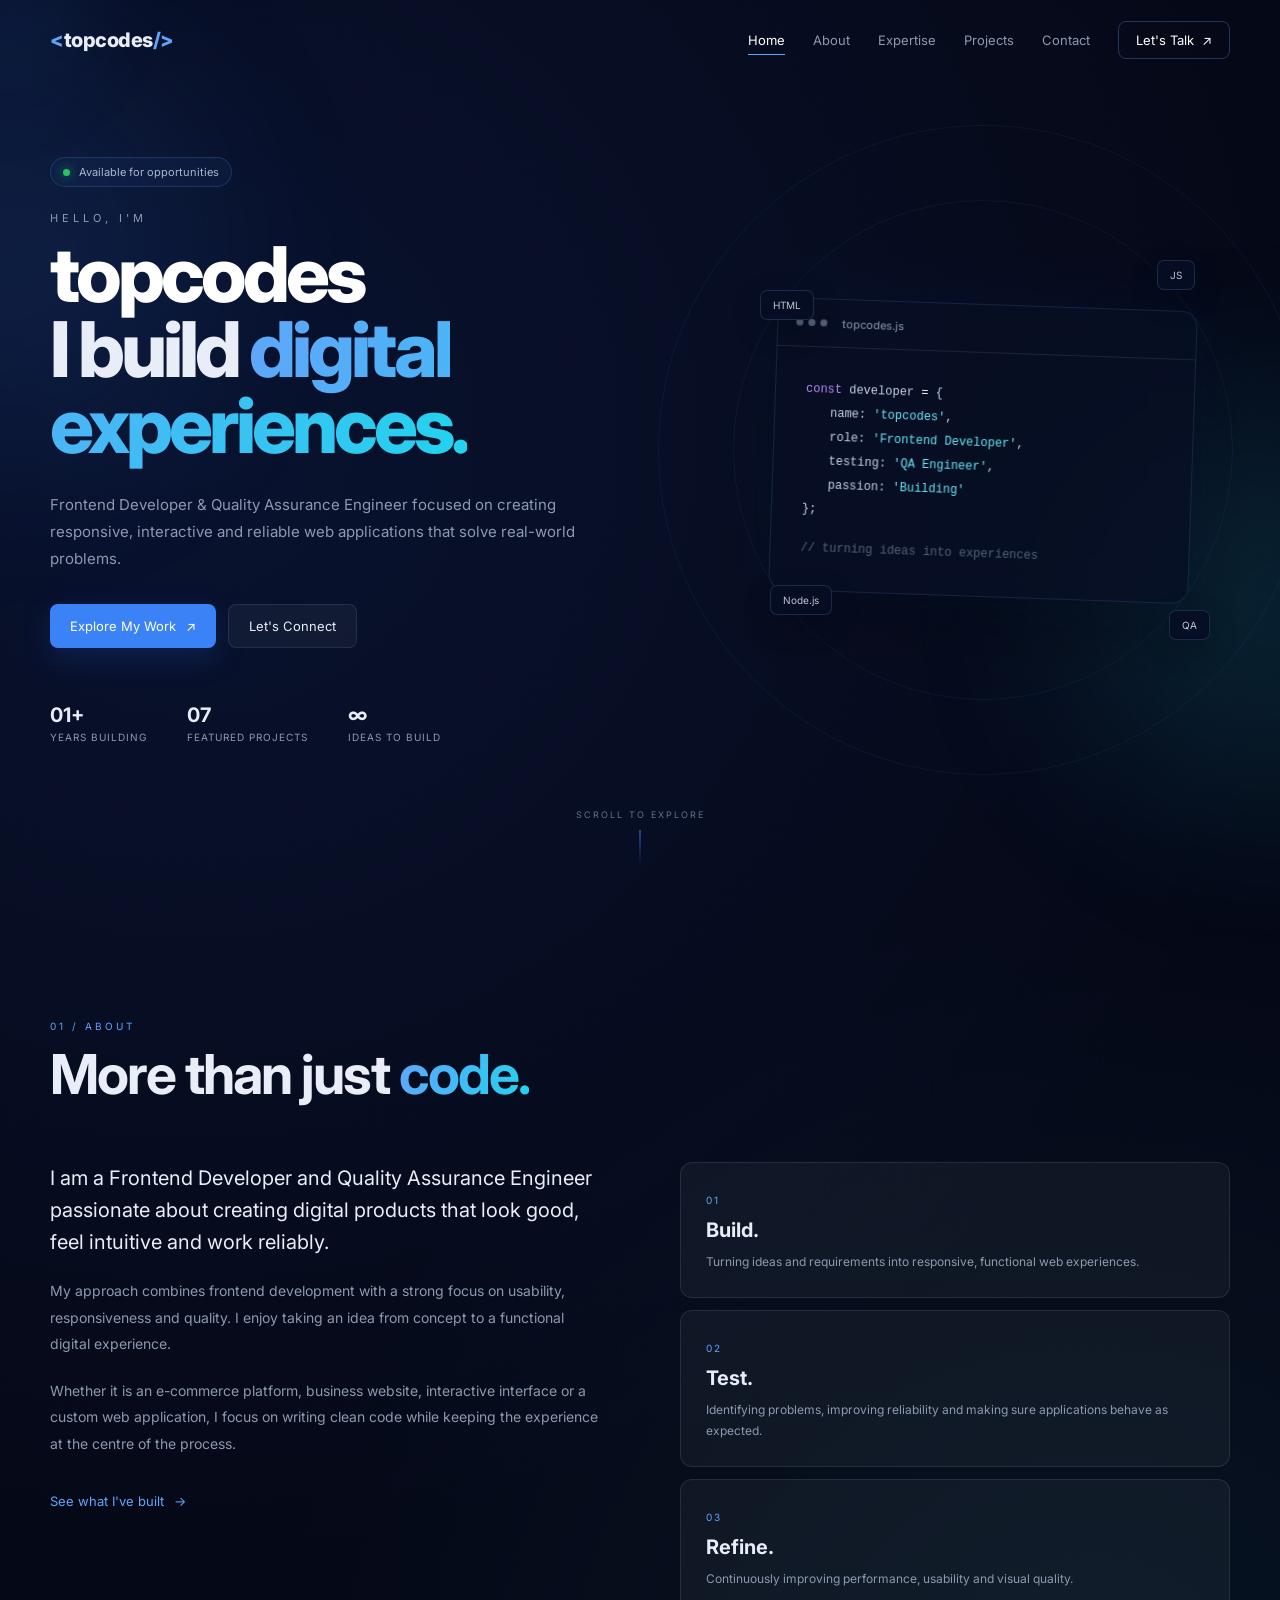
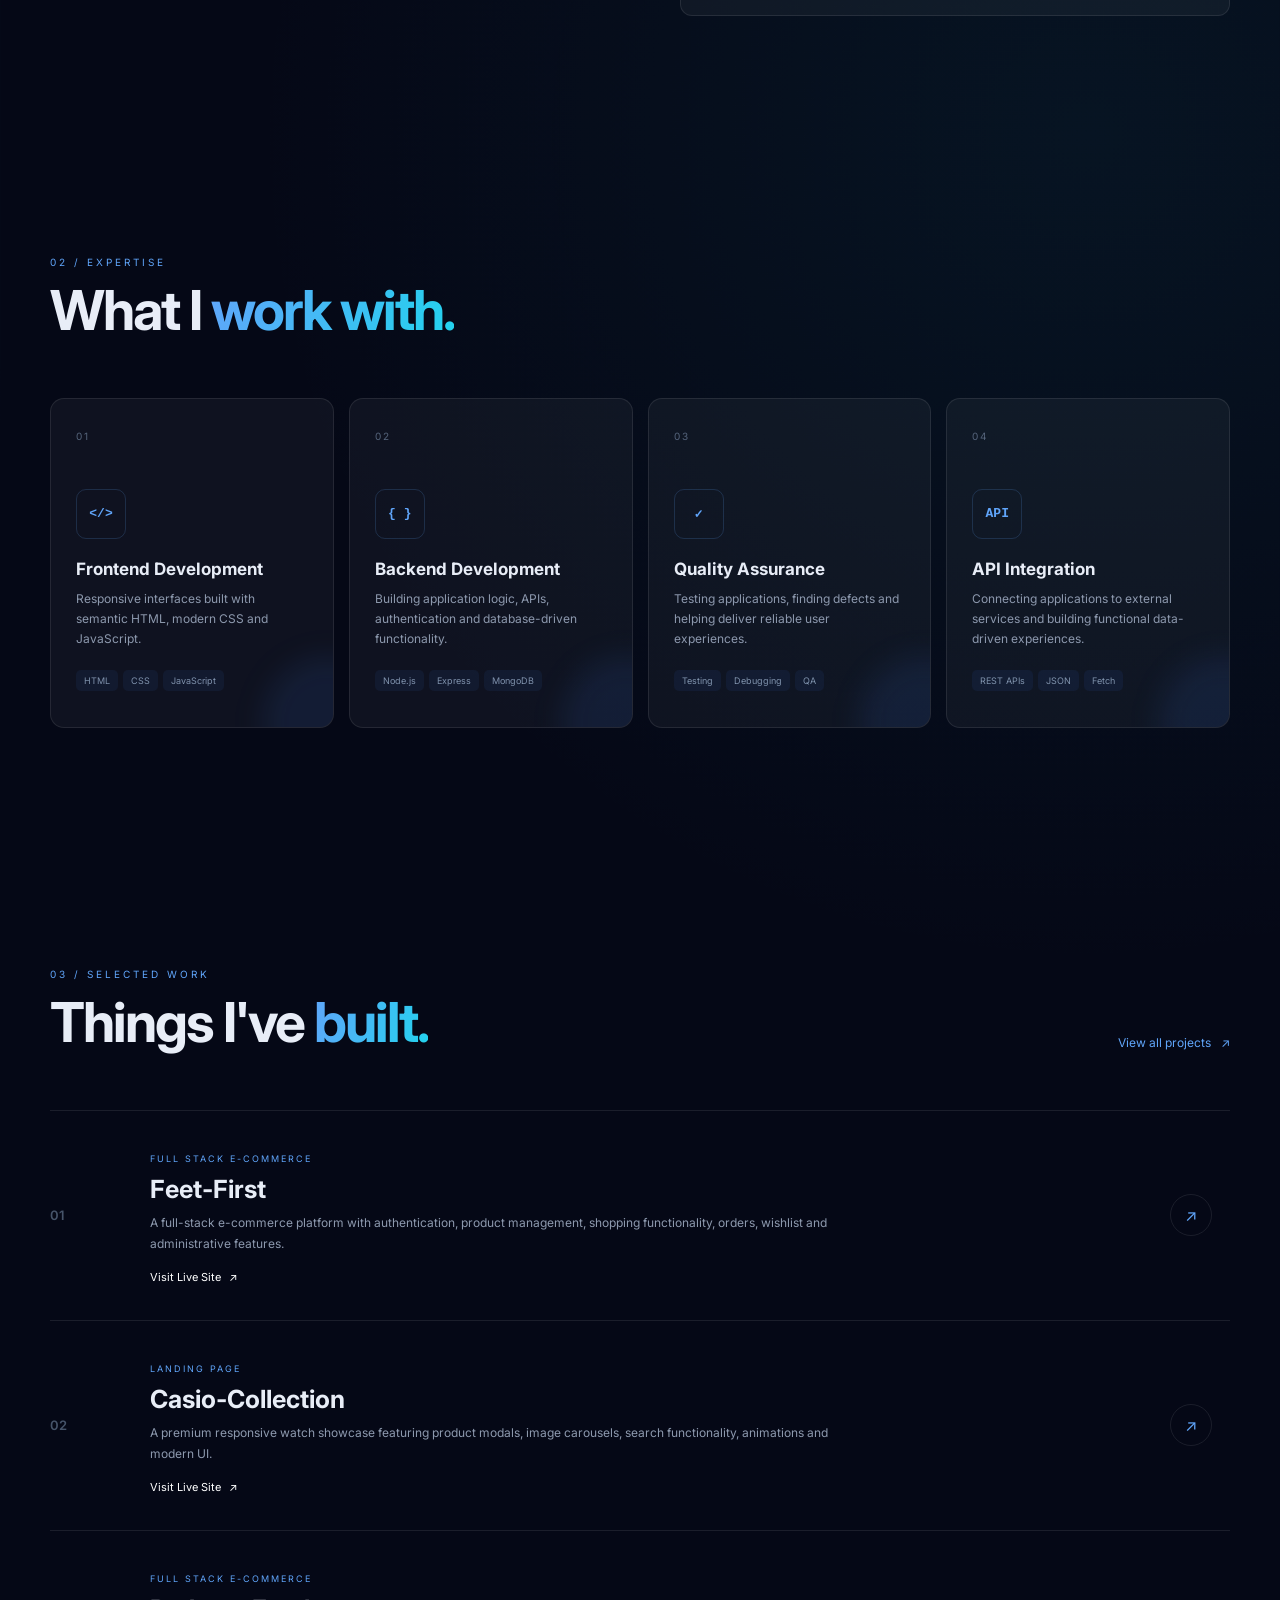
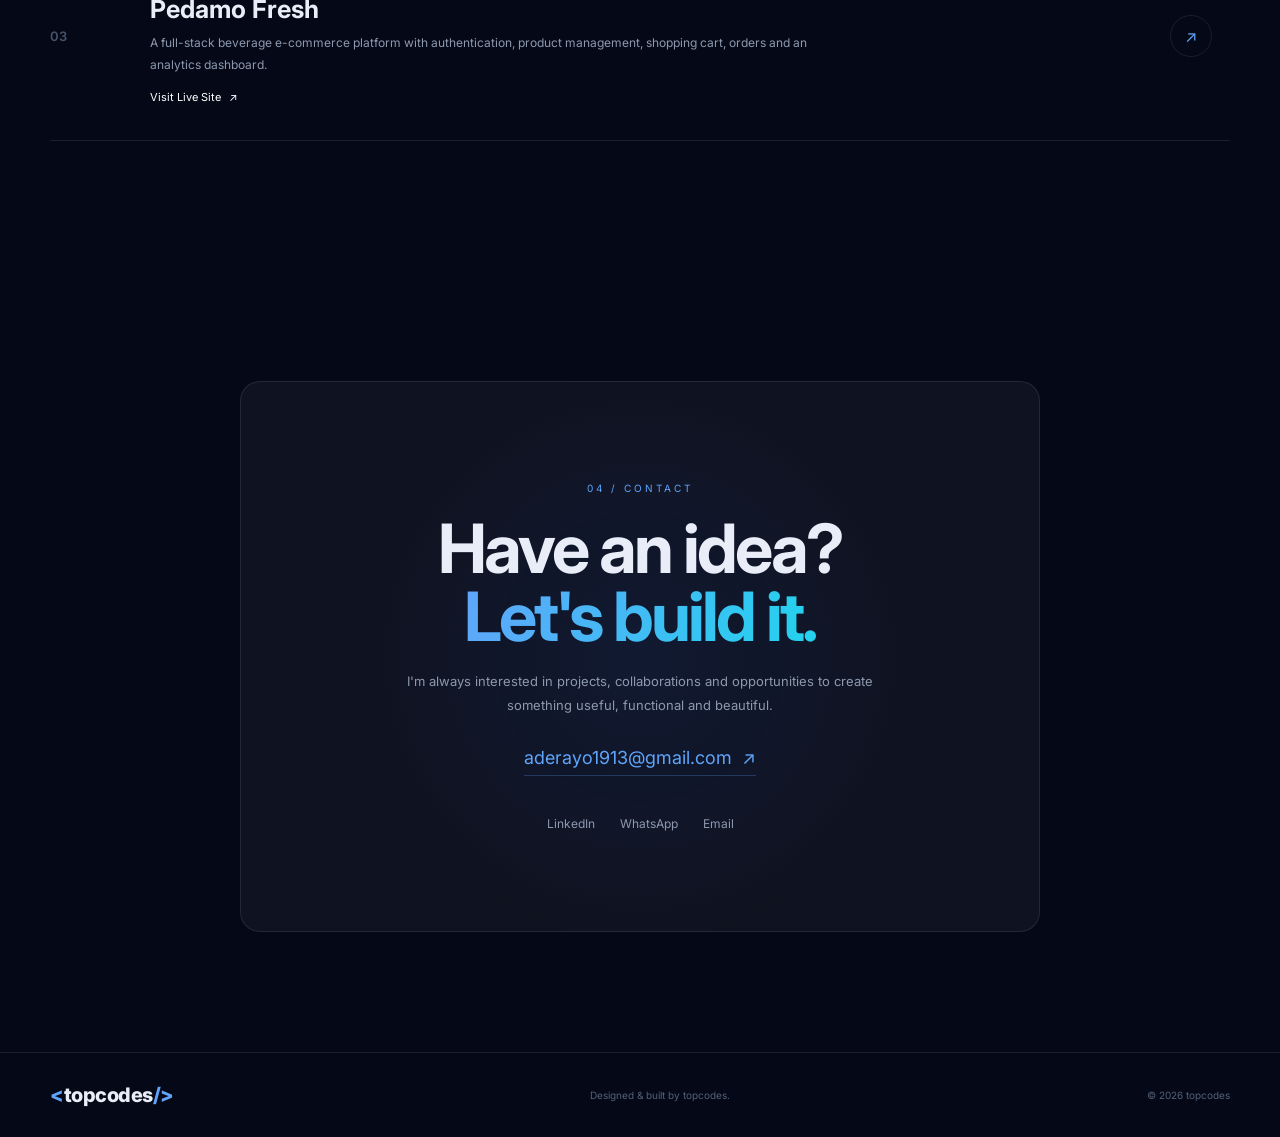
==== index.html @ 717b45cd "First Commit" ====
<!DOCTYPE html>
<html lang="en">
<head>
    <meta charset="UTF-8">
    <meta name="viewport" content="width=device-width, initial-scale=1.0">

    <title>topcodes | Frontend Developer & QA Engineer</title>

    <meta
        name="description"
        content="topcodes — Frontend Developer and Quality Assurance Engineer building modern, responsive and reliable web applications."
    >

    <link rel="preconnect" href="https://fonts.googleapis.com">
    <link rel="preconnect" href="https://fonts.gstatic.com" crossorigin>

    <link
        href="https://fonts.googleapis.com/css2?family=Inter:wght@300;400;500;600;700;800&display=swap"
        rel="stylesheet"
    >

    <link rel="stylesheet" href="css/style.css">
    <link rel="stylesheet" href="css/responsive.css">
</head>

<body>

    <!-- =========================================
         BACKGROUND EFFECTS
    ========================================== -->

    <div class="ambient ambient-one"></div>
    <div class="ambient ambient-two"></div>
    <div class="cursor-glow"></div>

    <!-- =========================================
         NAVIGATION
    ========================================== -->

    <header class="site-header">

        <nav class="navbar">

            <a href="index.html" class="logo">
                <span class="logo-bracket">&lt;</span>topcodes<span class="logo-bracket">/&gt;</span>
            </a>

            <button
                class="menu-toggle"
                id="menuToggle"
                aria-label="Open navigation"
                aria-expanded="false"
            >
                <span></span>
                <span></span>
                <span></span>
            </button>

            <div class="nav-links" id="navLinks">

                <a href="#home" class="nav-link active">Home</a>
                <a href="#about" class="nav-link">About</a>
                <a href="#expertise" class="nav-link">Expertise</a>
                <a href="projects.html" class="nav-link">Projects</a>
                <a href="#contact" class="nav-link">Contact</a>

                <a href="https://wa.me/2349069436272" class="nav-cta">
                    Let's Talk
                    <span>↗</span>
                </a>

            </div>

        </nav>

    </header>

    <!-- =========================================
         SCROLL PROGRESS
    ========================================== -->

    <div class="scroll-progress" id="scrollProgress"></div>


    <main>

        <!-- =========================================
             HERO
        ========================================== -->

        <section class="hero section" id="home">

            <div class="hero-grid">

                <div class="hero-content reveal">

                    <div class="availability">
                        <span class="availability-dot"></span>
                        Available for opportunities
                    </div>

                    <p class="hero-small-text">
                        HELLO, I'M
                    </p>

                    <h1>
                        <span class="hero-name">topcodes</span>
                        <br>
                        I build
                        <span class="gradient-text">digital experiences.</span>
                    </h1>

                    <p class="hero-description">
                        Frontend Developer & Quality Assurance Engineer focused on
                        creating responsive, interactive and reliable web applications
                        that solve real-world problems.
                    </p>

                    <div class="hero-buttons">

                        <a href="projects.html" class="btn btn-primary">
                            Explore My Work
                            <span>↗</span>
                        </a>

                        <a href="#contact" class="btn btn-secondary">
                            Let's Connect
                        </a>

                    </div>

                    <div class="hero-meta">

                        <div>
                            <strong>01+</strong>
                            <span>Years Building</span>
                        </div>

                        <div>
                            <strong>07</strong>
                            <span>Featured Projects</span>
                        </div>

                        <div>
                            <strong>∞</strong>
                            <span>Ideas to Build</span>
                        </div>

                    </div>

                </div>


                <!-- HERO VISUAL -->

                <div class="hero-visual reveal reveal-delay">

                    <div class="visual-orbit orbit-one"></div>
                    <div class="visual-orbit orbit-two"></div>

                    <div class="code-card">

                        <div class="code-header">
                            <div class="window-dots">
                                <span></span>
                                <span></span>
                                <span></span>
                            </div>

                            <span>topcodes.js</span>
                        </div>

                        <div class="code-body">

                            <p>
                                <span class="code-purple">const</span>
                                developer
                                <span class="code-white">=</span>
                                {
                            </p>

                            <p class="indent">
                                name:
                                <span class="code-blue">'topcodes'</span>,
                            </p>

                            <p class="indent">
                                role:
                                <span class="code-blue">'Frontend Developer'</span>,
                            </p>

                            <p class="indent">
                                testing:
                                <span class="code-blue">'QA Engineer'</span>,
                            </p>

                            <p class="indent">
                                passion:
                                <span class="code-blue">'Building'</span>
                            </p>

                            <p>
                                };
                            </p>

                            <p class="code-comment">
                                // turning ideas into experiences
                            </p>

                        </div>

                    </div>

                    <div class="floating-tag tag-one">
                        <span>HTML</span>
                    </div>

                    <div class="floating-tag tag-two">
                        <span>JS</span>
                    </div>

                    <div class="floating-tag tag-three">
                        <span>Node.js</span>
                    </div>

                    <div class="floating-tag tag-four">
                        <span>QA</span>
                    </div>

                </div>

            </div>

            <a href="#about" class="scroll-indicator">
                <span>Scroll to explore</span>
                <div class="scroll-line"></div>
            </a>

        </section>


        <!-- =========================================
             ABOUT
        ========================================== -->

        <section class="about section" id="about">

            <div class="section-heading reveal">

                <span class="section-number">01 / ABOUT</span>

                <h2>
                    More than just
                    <span class="gradient-text">code.</span>
                </h2>

            </div>

            <div class="about-grid">

                <div class="about-text reveal">

                    <p class="large-text">
                        I am a Frontend Developer and Quality Assurance Engineer
                        passionate about creating digital products that look good,
                        feel intuitive and work reliably.
                    </p>

                    <p>
                        My approach combines frontend development with a strong
                        focus on usability, responsiveness and quality. I enjoy
                        taking an idea from concept to a functional digital
                        experience.
                    </p>

                    <p>
                        Whether it is an e-commerce platform, business website,
                        interactive interface or a custom web application, I focus
                        on writing clean code while keeping the experience at the
                        centre of the process.
                    </p>

                    <a href="projects.html" class="text-link">
                        See what I've built
                        <span>→</span>
                    </a>

                </div>


                <div class="about-highlight reveal reveal-delay">

                    <div class="highlight-card">

                        <span class="highlight-icon">01</span>

                        <h3>
                            Build.
                        </h3>

                        <p>
                            Turning ideas and requirements into responsive,
                            functional web experiences.
                        </p>

                    </div>

                    <div class="highlight-card">

                        <span class="highlight-icon">02</span>

                        <h3>
                            Test.
                        </h3>

                        <p>
                            Identifying problems, improving reliability and
                            making sure applications behave as expected.
                        </p>

                    </div>

                    <div class="highlight-card">

                        <span class="highlight-icon">03</span>

                        <h3>
                            Refine.
                        </h3>

                        <p>
                            Continuously improving performance, usability and
                            visual quality.
                        </p>

                    </div>

                </div>

            </div>

        </section>


        <!-- =========================================
             EXPERTISE
        ========================================== -->

        <section class="expertise section" id="expertise">

            <div class="section-heading reveal">

                <span class="section-number">02 / EXPERTISE</span>

                <h2>
                    What I
                    <span class="gradient-text">work with.</span>
                </h2>

            </div>

            <div class="expertise-grid">

                <article class="expertise-card reveal">

                    <span class="card-number">01</span>

                    <div class="expertise-icon">
                        &lt;/&gt;
                    </div>

                    <h3>Frontend Development</h3>

                    <p>
                        Responsive interfaces built with semantic HTML,
                        modern CSS and JavaScript.
                    </p>

                    <div class="tech-list">
                        <span>HTML</span>
                        <span>CSS</span>
                        <span>JavaScript</span>
                    </div>

                </article>


                <article class="expertise-card reveal reveal-delay">

                    <span class="card-number">02</span>

                    <div class="expertise-icon">
                        { }
                    </div>

                    <h3>Backend Development</h3>

                    <p>
                        Building application logic, APIs, authentication
                        and database-driven functionality.
                    </p>

                    <div class="tech-list">
                        <span>Node.js</span>
                        <span>Express</span>
                        <span>MongoDB</span>
                    </div>

                </article>


                <article class="expertise-card reveal">

                    <span class="card-number">03</span>

                    <div class="expertise-icon">
                        ✓
                    </div>

                    <h3>Quality Assurance</h3>

                    <p>
                        Testing applications, finding defects and helping
                        deliver reliable user experiences.
                    </p>

                    <div class="tech-list">
                        <span>Testing</span>
                        <span>Debugging</span>
                        <span>QA</span>
                    </div>

                </article>


                <article class="expertise-card reveal reveal-delay">

                    <span class="card-number">04</span>

                    <div class="expertise-icon">
                        API
                    </div>

                    <h3>API Integration</h3>

                    <p>
                        Connecting applications to external services and
                        building functional data-driven experiences.
                    </p>

                    <div class="tech-list">
                        <span>REST APIs</span>
                        <span>JSON</span>
                        <span>Fetch</span>
                    </div>

                </article>

            </div>

        </section>


        <!-- =========================================
             FEATURED PROJECTS
        ========================================== -->

        <section class="featured section">

            <div class="section-heading featured-heading reveal">

                <div>
                    <span class="section-number">03 / SELECTED WORK</span>

                    <h2>
                        Things I've
                        <span class="gradient-text">built.</span>
                    </h2>
                </div>

                <a href="projects.html" class="view-all">
                    View all projects
                    <span>↗</span>
                </a>

            </div>


            <div class="featured-project reveal">

                <div class="featured-number">
                    01
                </div>

                <div class="featured-content">

                    <span class="project-category">
                        FULL STACK E-COMMERCE
                    </span>

                    <h3>Feet-First</h3>

                    <p>
                        A full-stack e-commerce platform with authentication,
                        product management, shopping functionality, orders,
                        wishlist and administrative features.
                    </p>

                    <a
                        href="https://feet-first-ng-3.onrender.com/"
                        target="_blank"
                        rel="noopener"
                        class="project-link"
                    >
                        Visit Live Site
                        <span>↗</span>
                    </a>

                </div>

                <div class="featured-arrow">
                    ↗
                </div>

            </div>


            <div class="featured-project reveal">

                <div class="featured-number">
                    02
                </div>

                <div class="featured-content">

                    <span class="project-category">
                        LANDING PAGE
                    </span>

                    <h3>Casio-Collection</h3>

                    <p>
                        A premium responsive watch showcase featuring product
                        modals, image carousels, search functionality,
                        animations and modern UI.
                    </p>

                    <a
                        href="https://casio-collection-ng.vercel.app/"
                        target="_blank"
                        rel="noopener"
                        class="project-link"
                    >
                        Visit Live Site
                        <span>↗</span>
                    </a>

                </div>

                <div class="featured-arrow">
                    ↗
                </div>

            </div>


            <div class="featured-project reveal">

                <div class="featured-number">
                    03
                </div>

                <div class="featured-content">

                    <span class="project-category">
                        FULL STACK E-COMMERCE
                    </span>

                    <h3>Pedamo Fresh</h3>

                    <p>
                        A full-stack beverage e-commerce platform with
                        authentication, product management, shopping cart,
                        orders and an analytics dashboard.
                    </p>

                    <a
                        href="https://pedamo.onrender.com/"
                        target="_blank"
                        rel="noopener"
                        class="project-link"
                    >
                        Visit Live Site
                        <span>↗</span>
                    </a>

                </div>

                <div class="featured-arrow">
                    ↗
                </div>

            </div>

        </section>


        <!-- =========================================
             CONTACT
        ========================================== -->

        <section class="contact section" id="contact">

            <div class="contact-container reveal">

                <span class="section-number">04 / CONTACT</span>

                <h2>
                    Have an idea?
                    <br>
                    <span class="gradient-text">Let's build it.</span>
                </h2>

                <p>
                    I'm always interested in projects,
                    collaborations and opportunities to create something useful, functional and beautiful.
                </p>

                <a
                    href="mailto:aderayo1913@gmail.com"
                    class="contact-email"
                >
                    aderayo1913@gmail.com
                    <span>↗</span>
                </a>

                <div class="social-links">

                    <a
                        href="https://www.linkedin.com/in/gbenga-ademuyiwa-26224027/"
                        target="_blank"
                        rel="noopener"
                    >
                        LinkedIn
                    </a>

                    <a
                        href="https://wa.me/2349069436272"
                        target="_blank"
                        rel="noopener"
                    >
                        WhatsApp
                    </a>

                    <a href="mailto:aderayo1913@gmail.com">
                        Email
                    </a>

                </div>

            </div>

        </section>

    </main>


    <!-- =========================================
         FOOTER
    ========================================== -->

    <footer>

        <div class="footer-inner">

            <a href="index.html" class="logo">
                <span class="logo-bracket">&lt;</span>topcodes<span class="logo-bracket">/&gt;</span>
            </a>

            <p>
                Designed & built by topcodes.
            </p>

            <p class="copyright">
                © <span id="currentYear"></span> topcodes
            </p>

        </div>

    </footer>


    <script src="js/main.js"></script>

</body>
</html>
---- css/style.css ----
/* =========================================
   ROOT
========================================= */

:root {

    --bg: #050816;
    --bg-secondary: #081126;
    --surface: rgba(255,255,255,0.045);
    --surface-hover: rgba(255,255,255,0.075);

    --blue: #3b82f6;
    --blue-light: #60a5fa;
    --blue-dark: #2563eb;

    --cyan: #22d3ee;

    --white: #ffffff;
    --text: #e8edf7;
    --muted: #8d99ae;

    --border: rgba(255,255,255,0.09);

    --container: 1180px;

    --transition: 0.35s ease;

}


/* =========================================
   RESET
========================================= */

* {
    margin: 0;
    padding: 0;
    box-sizing: border-box;
}

html {
    scroll-behavior: smooth;
}

body {

    font-family: 'Inter', sans-serif;

    background:
        radial-gradient(
            circle at 15% 10%,
            rgba(37,99,235,0.12),
            transparent 28%
        ),
        radial-gradient(
            circle at 85% 40%,
            rgba(34,211,238,0.06),
            transparent 30%
        ),
        var(--bg);

    color: var(--text);

    min-height: 100vh;

    overflow-x: hidden;
}

body.menu-open {
    overflow: hidden;
}

a {
    color: inherit;
    text-decoration: none;
}

button,
input {
    font-family: inherit;
}

button {
    border: none;
}

img {
    max-width: 100%;
    display: block;
}


/* =========================================
   AMBIENT BACKGROUND
========================================= */

.ambient {

    position: fixed;

    width: 400px;
    height: 400px;

    border-radius: 50%;

    filter: blur(100px);

    pointer-events: none;

    z-index: -2;

    opacity: 0.12;
}

.ambient-one {

    top: 5%;
    left: -200px;

    background: var(--blue);
}

.ambient-two {

    right: -200px;
    top: 45%;

    background: var(--cyan);
}

.cursor-glow {
    position: fixed;
    width: 180px;
    height: 180px;
    border-radius: 50%;
    background: rgba(59, 130, 246, 0.07);
    filter: blur(45px);
    pointer-events: none;
    transform: translate(-50%, -50%);
    z-index: -1;
}


/* =========================================
   CONTAINER
========================================= */

.section {

    width: min(
        calc(100% - 80px),
        var(--container)
    );

    margin-inline: auto;
}


/* =========================================
   HEADER
========================================= */

.site-header {

    position: fixed;

    top: 0;
    left: 0;

    width: 100%;

    z-index: 1000;

    border-bottom: 1px solid transparent;

    transition: var(--transition);
}

.site-header.scrolled {

    background: rgba(5,8,22,0.82);

    backdrop-filter: blur(20px);

    border-color: var(--border);
}


/* =========================================
   NAVBAR
========================================= */

.navbar {

    width: min(
        calc(100% - 80px),
        var(--container)
    );

    margin: auto;

    height: 80px;

    display: flex;

    align-items: center;

    justify-content: space-between;
}

.logo {

    font-size: 20px;

    font-weight: 800;

    letter-spacing: -0.5px;
}

.logo-bracket {
    color: var(--blue-light);
}

.nav-links {

    display: flex;

    align-items: center;

    gap: 28px;
}

.nav-link {

    color: var(--muted);

    font-size: 13px;

    transition: var(--transition);

    position: relative;
}

.nav-link::after {

    content: "";

    position: absolute;

    left: 0;
    bottom: -7px;

    width: 0;
    height: 1px;

    background: var(--blue-light);

    transition: var(--transition);
}

.nav-link:hover,
.nav-link.active {

    color: var(--white);
}

.nav-link:hover::after,
.nav-link.active::after {

    width: 100%;
}

.nav-cta {

    display: flex;

    align-items: center;

    gap: 8px;

    padding: 10px 17px;

    border: 1px solid rgba(96,165,250,0.3);

    border-radius: 8px;

    color: var(--white);

    font-size: 13px;

    transition: var(--transition);
}

.nav-cta:hover {

    background: rgba(59,130,246,0.12);

    border-color: var(--blue-light);

    transform: translateY(-2px);
}


/* =========================================
   MOBILE MENU
========================================= */

.menu-toggle {

    display: none;

    width: 42px;
    height: 42px;

    border: 1px solid var(--border);

    background: var(--surface);

    border-radius: 9px;

    cursor: pointer;

    align-items: center;

    justify-content: center;

    flex-direction: column;

    gap: 5px;
}

.menu-toggle span {

    width: 18px;
    height: 2px;

    background: var(--white);

    transition: var(--transition);
}

.menu-toggle.active span:nth-child(1) {
    transform: translateY(7px) rotate(45deg);
}

.menu-toggle.active span:nth-child(2) {
    opacity: 0;
}

.menu-toggle.active span:nth-child(3) {
    transform: translateY(-7px) rotate(-45deg);
}


/* =========================================
   SCROLL PROGRESS
========================================= */

.scroll-progress {

    position: fixed;

    top: 0;
    left: 0;

    height: 2px;

    width: 0;

    background: linear-gradient(
        90deg,
        var(--blue),
        var(--cyan)
    );

    z-index: 2000;
}


/* =========================================
   HERO
========================================= */

.hero {

    min-height: 100vh;

    display: flex;

    align-items: center;

    padding-top: 120px;

    position: relative;
}

.hero-grid {

    width: 100%;

    display: grid;

    grid-template-columns: 1.1fr 0.9fr;

    gap: 80px;

    align-items: center;
}

.availability {

    display: inline-flex;

    align-items: center;

    gap: 9px;

    padding: 7px 12px;

    border: 1px solid rgba(96,165,250,0.2);

    border-radius: 100px;

    color: #a9b9d1;

    font-size: 11px;

    margin-bottom: 24px;

    background: rgba(59,130,246,0.05);
}

.availability-dot {

    width: 7px;
    height: 7px;

    border-radius: 50%;

    background: #22c55e;

    box-shadow: 0 0 12px rgba(34,197,94,0.8);

    animation: pulse 2s infinite;
}

@keyframes pulse {

    0%,100% {
        box-shadow: 0 0 5px rgba(34,197,94,0.5);
    }

    50% {
        box-shadow: 0 0 16px rgba(34,197,94,0.9);
    }
}

.hero-small-text {

    font-size: 11px;

    letter-spacing: 4px;

    color: var(--muted);

    margin-bottom: 12px;
}

.hero h1 {

    font-size: clamp(46px, 6vw, 78px);

    line-height: 0.98;

    letter-spacing: -4px;

    font-weight: 800;
}

.hero-name {

    color: var(--white);
}

.gradient-text {

    background: linear-gradient(
        110deg,
        var(--blue-light),
        var(--cyan)
    );

    -webkit-background-clip: text;

    background-clip: text;

    color: transparent;
}

.hero-description {

    max-width: 580px;

    margin-top: 28px;

    color: var(--muted);

    line-height: 1.8;

    font-size: 15px;
}

.hero-buttons {

    display: flex;

    gap: 12px;

    margin-top: 32px;
}

.btn {

    display: inline-flex;

    align-items: center;

    justify-content: center;

    gap: 10px;

    padding: 13px 20px;

    border-radius: 8px;

    font-size: 13px;

    transition: var(--transition);
}

.btn-primary {

    background: var(--blue);

    color: white;

    box-shadow: 0 10px 30px rgba(37,99,235,0.2);
}

.btn-primary:hover {

    background: var(--blue-dark);

    transform: translateY(-3px);

    box-shadow: 0 15px 35px rgba(37,99,235,0.3);
}

.btn-secondary {

    border: 1px solid var(--border);

    color: var(--text);

    background: var(--surface);
}

.btn-secondary:hover {

    border-color: rgba(96,165,250,0.4);

    background: var(--surface-hover);

    transform: translateY(-3px);
}

.hero-meta {

    display: flex;

    gap: 40px;

    margin-top: 55px;
}

.hero-meta div {

    display: flex;

    flex-direction: column;

    gap: 4px;
}

.hero-meta strong {

    font-size: 20px;
}

.hero-meta span {

    font-size: 10px;

    color: var(--muted);

    text-transform: uppercase;

    letter-spacing: 1px;
}


/* =========================================
   HERO VISUAL
========================================= */

.hero-visual {

    min-height: 500px;

    position: relative;

    display: flex;

    justify-content: center;

    align-items: center;
}

.code-card {

    width: min(100%, 420px);

    border: 1px solid rgba(96,165,250,0.15);

    background: rgba(7,14,35,0.8);

    backdrop-filter: blur(20px);

    border-radius: 16px;

    box-shadow:
        0 30px 80px rgba(0,0,0,0.35),
        0 0 80px rgba(37,99,235,0.08);

    transform: rotate(2deg);

    transition: var(--transition);

    z-index: 3;
}

.code-card:hover {

    transform: rotate(0deg) translateY(-8px);

    border-color: rgba(96,165,250,0.35);
}

.code-header {

    height: 48px;

    border-bottom: 1px solid var(--border);

    display: flex;

    align-items: center;

    gap: 15px;

    padding: 0 18px;

    color: var(--muted);

    font-size: 11px;
}

.window-dots {

    display: flex;

    gap: 5px;
}

.window-dots span {

    width: 7px;
    height: 7px;

    border-radius: 50%;

    background: #506078;
}

.code-body {

    padding: 30px;

    font-family: monospace;

    font-size: 12px;

    line-height: 2;

    color: #c7d2e5;
}

.code-body p {
    margin: 0;
}

.indent {
    padding-left: 25px;
}

.code-purple {
    color: #c084fc;
}

.code-blue {
    color: #67e8f9;
}

.code-white {
    color: white;
}

.code-comment {
    color: #52617a;

    margin-top: 15px !important;
}

.visual-orbit {

    position: absolute;

    border: 1px solid rgba(96,165,250,0.08);

    border-radius: 50%;

    pointer-events: none;
}

.orbit-one {

    width: 500px;
    height: 500px;

    animation: orbit 16s linear infinite;
}

.orbit-two {

    width: 650px;
    height: 650px;

    animation: orbit 22s linear infinite reverse;
}

@keyframes orbit {

    from {
        transform: rotate(0);
    }

    to {
        transform: rotate(360deg);
    }
}

.floating-tag {

    position: absolute;

    padding: 8px 12px;

    border: 1px solid rgba(96,165,250,0.2);

    background: rgba(7,14,35,0.9);

    backdrop-filter: blur(10px);

    border-radius: 7px;

    font-size: 10px;

    color: #b8c6da;

    z-index: 5;

    box-shadow: 0 10px 30px rgba(0,0,0,0.2);
}

.tag-one {
    top: 18%;
    left: 5%;
    animation: floatOne 4s ease-in-out infinite;
}

.tag-two {
    top: 12%;
    right: 7%;
    animation: floatTwo 5s ease-in-out infinite;
}

.tag-three {
    bottom: 17%;
    left: 7%;
    animation: floatTwo 4.5s ease-in-out infinite;
}

.tag-four {
    bottom: 12%;
    right: 4%;
    animation: floatOne 5.5s ease-in-out infinite;
}

@keyframes floatOne {

    0%,100% {
        transform: translateY(0);
    }

    50% {
        transform: translateY(-12px);
    }
}

@keyframes floatTwo {

    0%,100% {
        transform: translateY(0);
    }

    50% {
        transform: translateY(10px);
    }
}

.scroll-indicator {

    position: absolute;

    bottom: 35px;

    left: 50%;

    transform: translateX(-50%);

    display: flex;

    flex-direction: column;

    align-items: center;

    gap: 10px;

    color: #63728a;

    font-size: 9px;

    letter-spacing: 2px;

    text-transform: uppercase;
}

.scroll-line {

    width: 1px;

    height: 35px;

    background: linear-gradient(
        var(--blue),
        transparent
    );
}


/* =========================================
   SECTION HEADINGS
========================================= */

.section {

    padding-top: 120px;

    padding-bottom: 120px;
}

.section-heading {

    margin-bottom: 60px;
}

.section-number {

    display: block;

    font-size: 10px;

    letter-spacing: 3px;

    color: var(--blue-light);

    margin-bottom: 15px;
}

.section-heading h2 {

    font-size: clamp(35px, 5vw, 55px);

    line-height: 1;

    letter-spacing: -2px;
}


/* =========================================
   ABOUT
========================================= */

.about-grid {

    display: grid;

    grid-template-columns: 1fr 1fr;

    gap: 80px;
}

.about-text {

    max-width: 600px;
}

.about-text p {

    color: var(--muted);

    font-size: 14px;

    line-height: 1.9;

    margin-bottom: 20px;
}

.about-text .large-text {

    font-size: 20px;

    line-height: 1.6;

    color: var(--text);
}

.text-link {

    display: inline-flex;

    gap: 10px;

    color: var(--blue-light);

    font-size: 13px;

    margin-top: 15px;

    transition: var(--transition);
}

.text-link:hover {
    gap: 15px;
}

.about-highlight {

    display: grid;

    gap: 12px;
}

.highlight-card {

    border: 1px solid var(--border);

    background: var(--surface);

    padding: 25px;

    border-radius: 12px;

    transition: var(--transition);
}

.highlight-card:hover {

    transform: translateX(6px);

    border-color: rgba(96,165,250,0.25);

    background: var(--surface-hover);
}

.highlight-icon {

    color: var(--blue-light);

    font-size: 10px;

    letter-spacing: 2px;
}

.highlight-card h3 {

    font-size: 20px;

    margin: 10px 0;
}

.highlight-card p {

    color: var(--muted);

    font-size: 12px;

    line-height: 1.7;
}


/* =========================================
   EXPERTISE
========================================= */

.expertise-grid {

    display: grid;

    grid-template-columns: repeat(4, 1fr);

    gap: 15px;
}

.expertise-card {

    min-height: 330px;

    padding: 25px;

    background: var(--surface);

    border: 1px solid var(--border);

    border-radius: 14px;

    position: relative;

    overflow: hidden;

    transition: var(--transition);
}

.expertise-card::before {

    content: "";

    position: absolute;

    width: 130px;
    height: 130px;

    right: -60px;
    bottom: -60px;

    border-radius: 50%;

    background: rgba(59,130,246,0.1);

    filter: blur(15px);

    transition: var(--transition);
}

.expertise-card:hover {

    transform: translateY(-8px);

    border-color: rgba(96,165,250,0.25);
}

.expertise-card:hover::before {

    transform: scale(1.5);
}

.card-number {

    color: #56657c;

    font-size: 10px;

    letter-spacing: 2px;
}

.expertise-icon {

    width: 50px;
    height: 50px;

    margin-top: 45px;

    display: flex;

    align-items: center;
    justify-content: center;

    border: 1px solid rgba(96,165,250,0.18);

    border-radius: 10px;

    color: var(--blue-light);

    font-family: monospace;

    font-weight: 600;
}

.expertise-card h3 {

    font-size: 17px;

    margin: 20px 0 10px;
}

.expertise-card p {

    color: var(--muted);

    font-size: 12px;

    line-height: 1.7;
}

.tech-list {

    display: flex;

    flex-wrap: wrap;

    gap: 5px;

    margin-top: 20px;
}

.tech-list span {

    padding: 5px 8px;

    border-radius: 5px;

    background: rgba(59,130,246,0.07);

    color: #8093ad;

    font-size: 9px;
}


/* =========================================
   FEATURED PROJECTS
========================================= */

.featured-heading {

    display: flex;

    justify-content: space-between;

    align-items: flex-end;
}

.view-all {

    display: flex;

    align-items: center;

    gap: 10px;

    color: var(--blue-light);

    font-size: 12px;

    transition: var(--transition);
}

.view-all:hover {
    gap: 15px;
}

.featured-project {

    display: grid;

    grid-template-columns: 70px 1fr 60px;

    align-items: center;

    gap: 30px;

    padding: 35px 0;

    border-top: 1px solid var(--border);

    transition: var(--transition);
}

.featured-project:last-child {
    border-bottom: 1px solid var(--border);
}

.featured-project:hover {

    padding-left: 12px;
    padding-right: 12px;

    background: rgba(255,255,255,0.015);
}

.featured-number {

    color: #46546a;

    font-size: 13px;

    font-weight: 600;
}

.project-category {

    font-size: 9px;

    letter-spacing: 2px;

    color: var(--blue-light);
}

.featured-content h3 {

    font-size: 25px;

    margin: 8px 0;
}

.featured-content p {

    max-width: 700px;

    color: var(--muted);

    font-size: 12px;

    line-height: 1.8;
}

.project-link {

    display: inline-flex;

    align-items: center;

    gap: 8px;

    margin-top: 15px;

    font-size: 11px;

    color: var(--white);

    transition: var(--transition);
}

.project-link:hover {
    color: var(--blue-light);
}

.featured-arrow {

    width: 42px;
    height: 42px;

    display: flex;

    align-items: center;
    justify-content: center;

    border: 1px solid var(--border);

    border-radius: 50%;

    color: var(--blue-light);

    transition: var(--transition);
}

.featured-project:hover .featured-arrow {

    transform: rotate(45deg);

    border-color: var(--blue-light);
}


/* =========================================
   CONTACT
========================================= */

.contact {

    text-align: center;
}

.contact-container {

    max-width: 800px;

    margin: auto;

    padding: 100px 30px;

    border: 1px solid var(--border);

    border-radius: 20px;

    background:
        radial-gradient(
            circle at center,
            rgba(37,99,235,0.09),
            transparent 60%
        ),
        var(--surface);
}

.contact h2 {

    font-size: clamp(40px, 6vw, 68px);

    line-height: 1;

    letter-spacing: -3px;

    margin: 20px 0;
}

.contact-container > p {

    color: var(--muted);

    max-width: 500px;

    margin: 0 auto 30px;

    line-height: 1.8;

    font-size: 13px;
}

.contact-email {

    display: inline-flex;

    align-items: center;

    gap: 10px;

    font-size: 18px;

    color: var(--blue-light);

    border-bottom: 1px solid rgba(96,165,250,0.25);

    padding-bottom: 7px;
}

.social-links {

    display: flex;

    justify-content: center;

    gap: 25px;

    margin-top: 40px;
}

.social-links a {

    color: var(--muted);

    font-size: 12px;

    transition: var(--transition);
}

.social-links a:hover {
    color: var(--white);
}


/* =========================================
   FOOTER
========================================= */

footer {

    border-top: 1px solid var(--border);

    padding: 30px 0;
}

.footer-inner {

    width: min(
        calc(100% - 80px),
        var(--container)
    );

    margin: auto;

    display: flex;

    align-items: center;

    justify-content: space-between;

    gap: 20px;
}

.footer-inner p {

    color: #536178;

    font-size: 10px;
}


/* =========================================
   PROJECT PAGE
========================================= */

.projects-hero {

    min-height: 65vh;

    display: flex;

    align-items: flex-end;

    justify-content: space-between;

    gap: 50px;

    padding-top: 160px;
}

.projects-hero-content {

    max-width: 700px;
}

.projects-hero h1 {

    font-size: clamp(50px, 8vw, 90px);

    line-height: 0.95;

    letter-spacing: -5px;
}

.projects-hero p {

    max-width: 560px;

    color: var(--muted);

    line-height: 1.8;

    margin-top: 25px;

    font-size: 14px;
}

.project-stats {

    display: flex;

    gap: 35px;

    flex-shrink: 0;
}

.project-stats div {

    display: flex;

    flex-direction: column;

    gap: 5px;
}

.project-stats strong {

    font-size: 25px;
}

.project-stats span {

    color: var(--muted);

    font-size: 9px;

    text-transform: uppercase;

    letter-spacing: 1px;
}

.project-controls {

    display: flex;

    align-items: center;

    justify-content: space-between;

    gap: 30px;

    margin-bottom: 45px;

    padding-bottom: 20px;

    border-bottom: 1px solid var(--border);
}

.project-filters {

    display: flex;

    gap: 7px;

    flex-wrap: wrap;
}

.filter-button {

    padding: 9px 15px;

    border: 1px solid var(--border);

    background: var(--surface);

    color: var(--muted);

    border-radius: 7px;

    cursor: pointer;

    font-size: 11px;

    transition: var(--transition);
}

.filter-button:hover,
.filter-button.active {

    color: white;

    background: rgba(59,130,246,0.12);

    border-color: rgba(96,165,250,0.3);
}

.project-search {

    width: 220px;

    position: relative;
}

.project-search input {

    width: 100%;

    padding: 10px 35px 10px 13px;

    border: 1px solid var(--border);

    border-radius: 7px;

    outline: none;

    background: var(--surface);

    color: white;

    font-size: 11px;
}

.project-search input::placeholder {
    color: #5c687d;
}

.project-search span {

    position: absolute;

    right: 12px;

    top: 50%;

    transform: translateY(-50%);

    color: var(--muted);
}

.projects-grid {

    display: grid;

    grid-template-columns: repeat(3, 1fr);

    gap: 18px;
}

.project-card {

    padding: 25px;

    min-height: 440px;

    border: 1px solid var(--border);

    background: var(--surface);

    border-radius: 14px;

    display: flex;

    flex-direction: column;

    transition: var(--transition);

    position: relative;

    overflow: hidden;
}

.project-card::before {

    content: "";

    position: absolute;

    width: 180px;
    height: 180px;

    right: -90px;
    top: -90px;

    border-radius: 50%;

    background: rgba(59,130,246,0.08);

    filter: blur(20px);

    transition: var(--transition);
}

.project-card:hover {

    transform: translateY(-8px);

    border-color: rgba(96,165,250,0.25);
}

.project-card:hover::before {
    transform: scale(1.5);
}

.project-card-top {

    display: flex;

    justify-content: space-between;

    align-items: center;

    position: relative;

    z-index: 2;
}

.project-number {

    font-size: 11px;

    color: #65748b;
}

.project-type {

    font-size: 8px;

    letter-spacing: 1.5px;

    color: var(--blue-light);

    padding: 5px 8px;

    border: 1px solid rgba(96,165,250,0.15);

    border-radius: 4px;
}

.project-card-icon {

    width: 65px;
    height: 65px;

    margin: 45px 0 25px;

    display: flex;

    align-items: center;
    justify-content: center;

    border-radius: 12px;

    background:
        linear-gradient(
            135deg,
            rgba(59,130,246,0.18),
            rgba(34,211,238,0.05)
        );

    border: 1px solid rgba(96,165,250,0.12);

    color: var(--blue-light);

    font-weight: 700;

    font-size: 16px;

    position: relative;

    z-index: 2;
}

.project-card h2 {

    font-size: 22px;

    margin-bottom: 12px;

    position: relative;

    z-index: 2;
}

.project-card > p {

    color: var(--muted);

    font-size: 12px;

    line-height: 1.8;

    position: relative;

    z-index: 2;
}

.project-tech {

    display: flex;

    flex-wrap: wrap;

    gap: 5px;

    margin-top: auto;

    padding-top: 25px;

    position: relative;

    z-index: 2;
}

.project-tech span {

    padding: 5px 7px;

    background: rgba(255,255,255,0.035);

    border-radius: 4px;

    color: #73839b;

    font-size: 8px;
}

.project-live {

    margin-top: 20px;

    display: flex;

    align-items: center;

    justify-content: space-between;

    padding: 11px 13px;

    border: 1px solid var(--border);

    border-radius: 7px;

    color: var(--white);

    font-size: 10px;

    position: relative;

    z-index: 2;

    transition: var(--transition);
}

.project-live:hover {

    background: var(--blue);

    border-color: var(--blue);

}

.project-card.hidden {
    display: none;
}

.no-projects {

    display: none;

    text-align: center;

    padding: 80px 20px;
}

.no-projects.visible {
    display: block;
}

.no-projects h3 {
    margin-bottom: 8px;
}

.no-projects p {
    color: var(--muted);

    font-size: 13px;
}


/* =========================================
   REVEAL ANIMATION
========================================= */

.reveal {

    opacity: 0;

    transform: translateY(30px);

    transition:
        opacity 0.8s ease,
        transform 0.8s ease;
}

.reveal.show {

    opacity: 1;

    transform: translateY(0);
}

.reveal-delay {
    transition-delay: 0.15s;
}
---- css/responsive.css ----
/* =========================================
   TABLET
========================================= */

@media (max-width: 1000px) {

    .section,
    .navbar,
    .footer-inner {

        width: min(
            calc(100% - 50px),
            var(--container)
        );
    }


    .hero-grid {

        grid-template-columns: 1fr;

        gap: 50px;

        text-align: center;
    }

    .hero-content {

        display: flex;

        flex-direction: column;

        align-items: center;
    }

    .hero-description {
        margin-inline: auto;
    }

    .hero-meta {
        justify-content: center;
    }

    .hero-visual {
        min-height: 430px;
    }


    .about-grid {

        grid-template-columns: 1fr;

        gap: 50px;
    }


    .expertise-grid {

        grid-template-columns: repeat(2, 1fr);
    }


    .projects-grid {

        grid-template-columns: repeat(2, 1fr);
    }

}


/* =========================================
   MOBILE NAVIGATION
========================================= */

@media (max-width: 768px) {

    .section,
    .navbar,
    .footer-inner {

        width: calc(100% - 35px);
    }


    .navbar {
        height: 70px;
    }


    .menu-toggle {
        display: flex;
    }


    .nav-links {

        position: fixed;

        top: 70px;

        left: 0;

        width: 100%;

        height: calc(100vh - 70px);

        background: rgba(5,8,22,0.97);

        backdrop-filter: blur(20px);

        padding: 35px;

        display: flex;

        flex-direction: column;

        align-items: flex-start;

        gap: 25px;

        transform: translateX(100%);

        transition: transform 0.4s ease;
    }

    .nav-links.open {
        transform: translateX(0);
    }

    .nav-link {
        font-size: 16px;
    }

    .nav-cta {
        margin-top: 10px;
    }


    .hero {

        padding-top: 120px;

        min-height: auto;

        padding-bottom: 100px;
    }

    .hero h1 {

        font-size: clamp(42px, 13vw, 65px);

        letter-spacing: -3px;
    }

    .hero-description {
        font-size: 13px;
    }

    .hero-buttons {

        flex-direction: column;

        width: 100%;

        max-width: 280px;
    }

    .btn {
        width: 100%;
    }

    .hero-meta {

        gap: 22px;

        width: 100%;

        justify-content: space-between;
    }

    .hero-meta strong {
        font-size: 17px;
    }

    .hero-meta span {
        font-size: 8px;
    }


    .hero-visual {
        min-height: 360px;
    }

    .code-card {
        width: 90%;
    }

    .code-body {
        padding: 20px;

        font-size: 10px;
    }

    .orbit-one {
        width: 350px;
        height: 350px;
    }

    .orbit-two {
        width: 430px;
        height: 430px;
    }

    .floating-tag {
        font-size: 8px;
    }


    .section {

        padding-top: 85px;

        padding-bottom: 85px;
    }


    .section-heading {
        margin-bottom: 40px;
    }

    .section-heading h2 {
        font-size: 38px;
    }


    .expertise-grid {

        grid-template-columns: 1fr;
    }


    .featured-heading {

        flex-direction: column;

        align-items: flex-start;

        gap: 25px;
    }


    .featured-project {

        grid-template-columns: 40px 1fr;

        gap: 15px;
    }

    .featured-arrow {
        display: none;
    }


    .contact-container {

        padding: 70px 20px;
    }

    .contact h2 {

        font-size: 42px;

        letter-spacing: -2px;
    }

    .contact-email {

        font-size: 14px;
    }


    .footer-inner {

        flex-direction: column;

        text-align: center;
    }


    /* PROJECT PAGE */

    .projects-hero {

        min-height: auto;

        padding-top: 140px;

        padding-bottom: 60px;

        flex-direction: column;

        align-items: flex-start;
    }

    .projects-hero h1 {

        font-size: 55px;

        letter-spacing: -3px;
    }

    .project-stats {

        width: 100%;

        justify-content: space-between;
    }


    .project-controls {

        flex-direction: column;

        align-items: stretch;
    }

    .project-search {
        width: 100%;
    }


    .projects-grid {

        grid-template-columns: 1fr;
    }


    .project-card {
        min-height: 400px;
    }

}


/* =========================================
   SMALL MOBILE
========================================= */

@media (max-width: 480px) {

    .hero-meta {

        gap: 10px;
    }

    .hero-meta div {
        min-width: 80px;
    }

    .hero-meta strong {
        font-size: 15px;
    }

    .hero-meta span {
        font-size: 7px;

        letter-spacing: 0.5px;
    }


    .hero-visual {
        min-height: 320px;
    }

    .code-card {
        transform: none;
    }

    .code-card:hover {
        transform: translateY(-5px);
    }

    .code-body {
        font-size: 8px;
    }

    .floating-tag {
        display: none;
    }


    .section-heading h2 {
        font-size: 34px;
    }


    .about-text .large-text {
        font-size: 17px;
    }


    .projects-hero h1 {
        font-size: 47px;
    }


    .project-stats strong {
        font-size: 20px;
    }

    .project-stats span {
        font-size: 7px;
    }


    .social-links {
        gap: 15px;
    }

    .social-links a {
        font-size: 10px;
    }

}
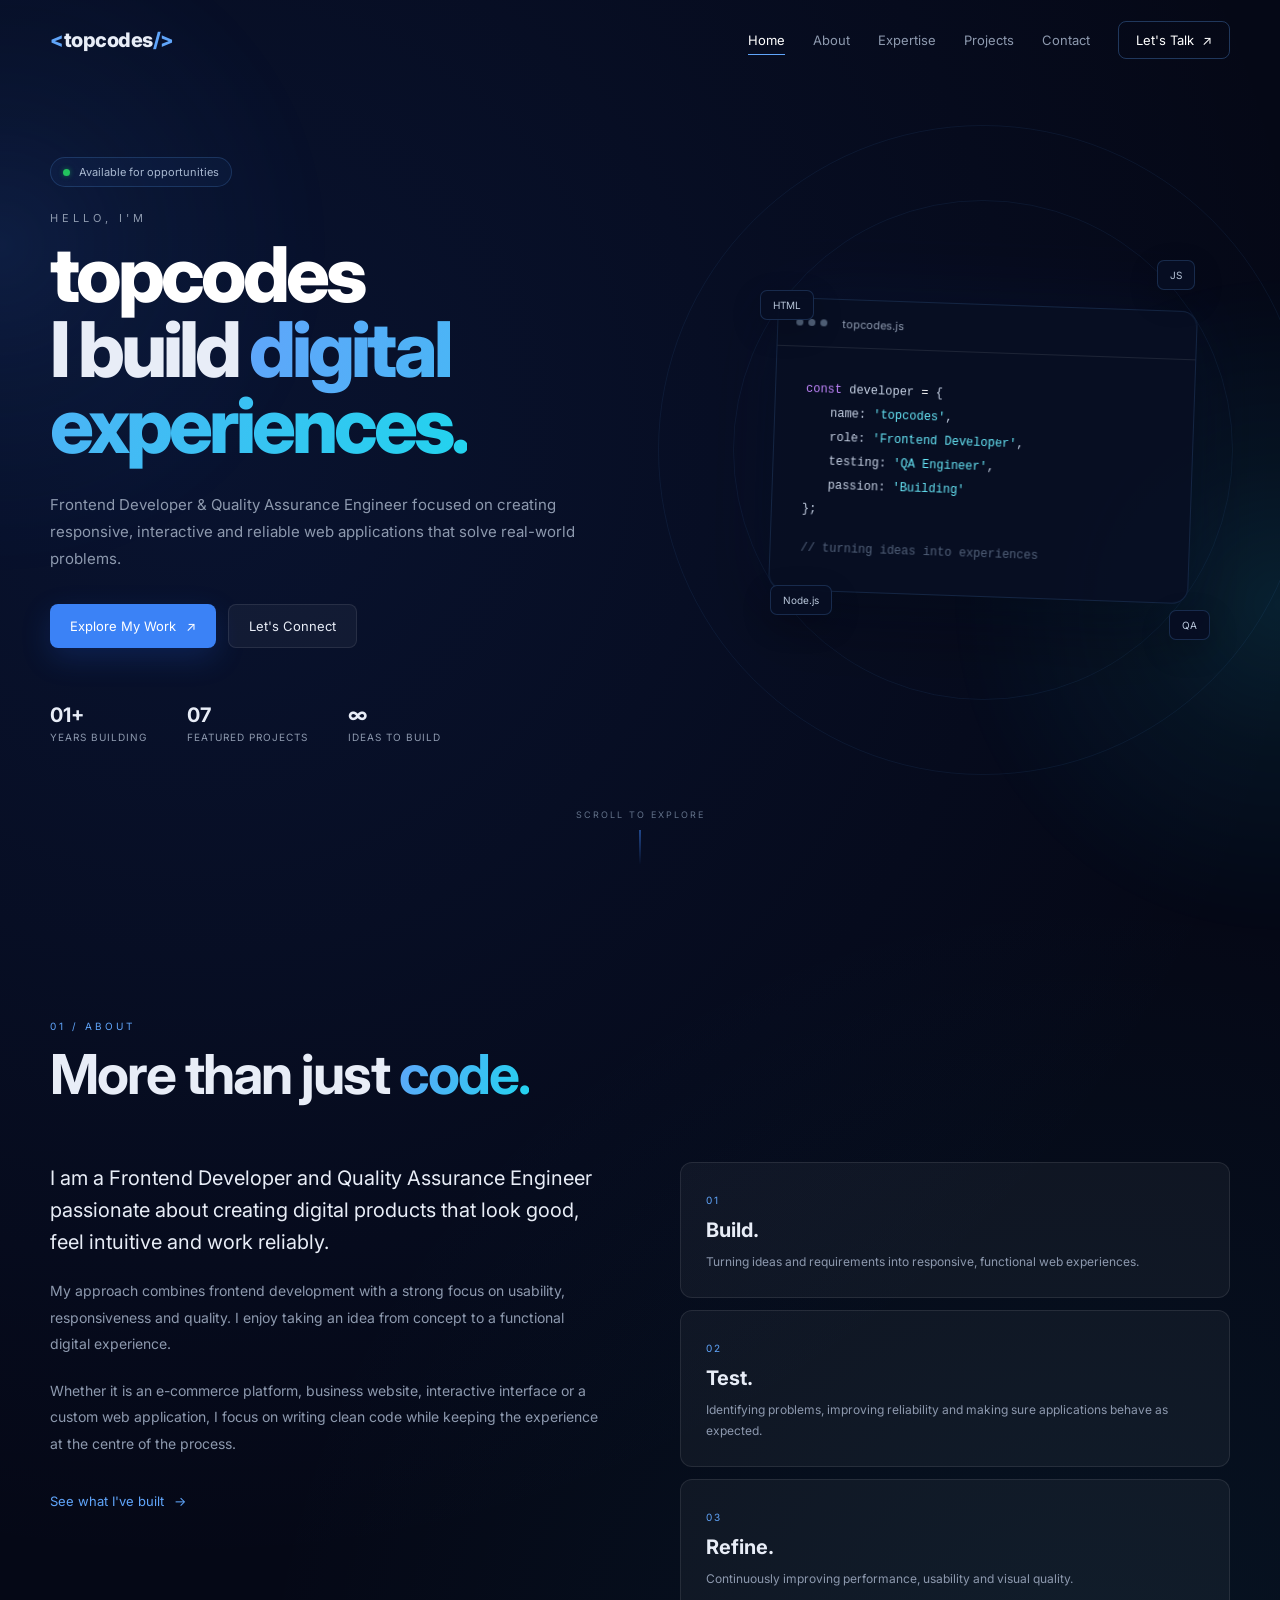
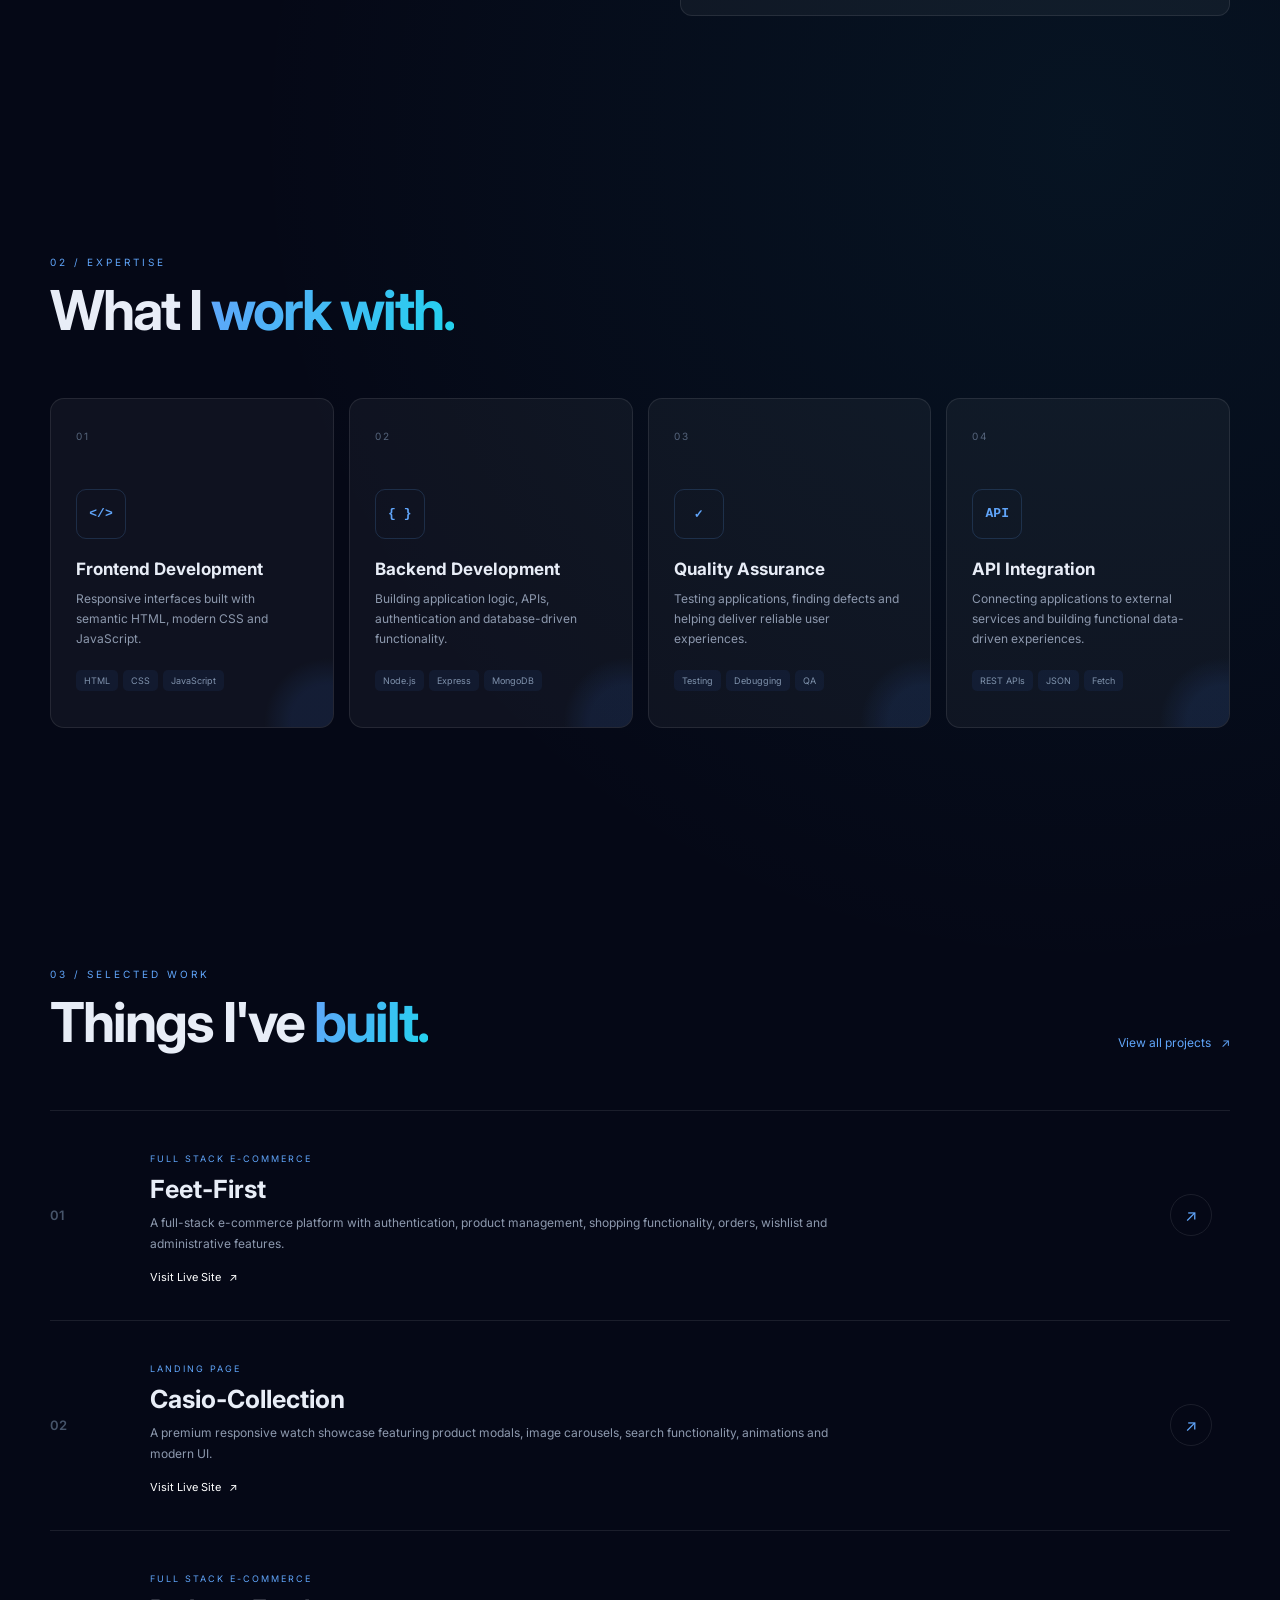
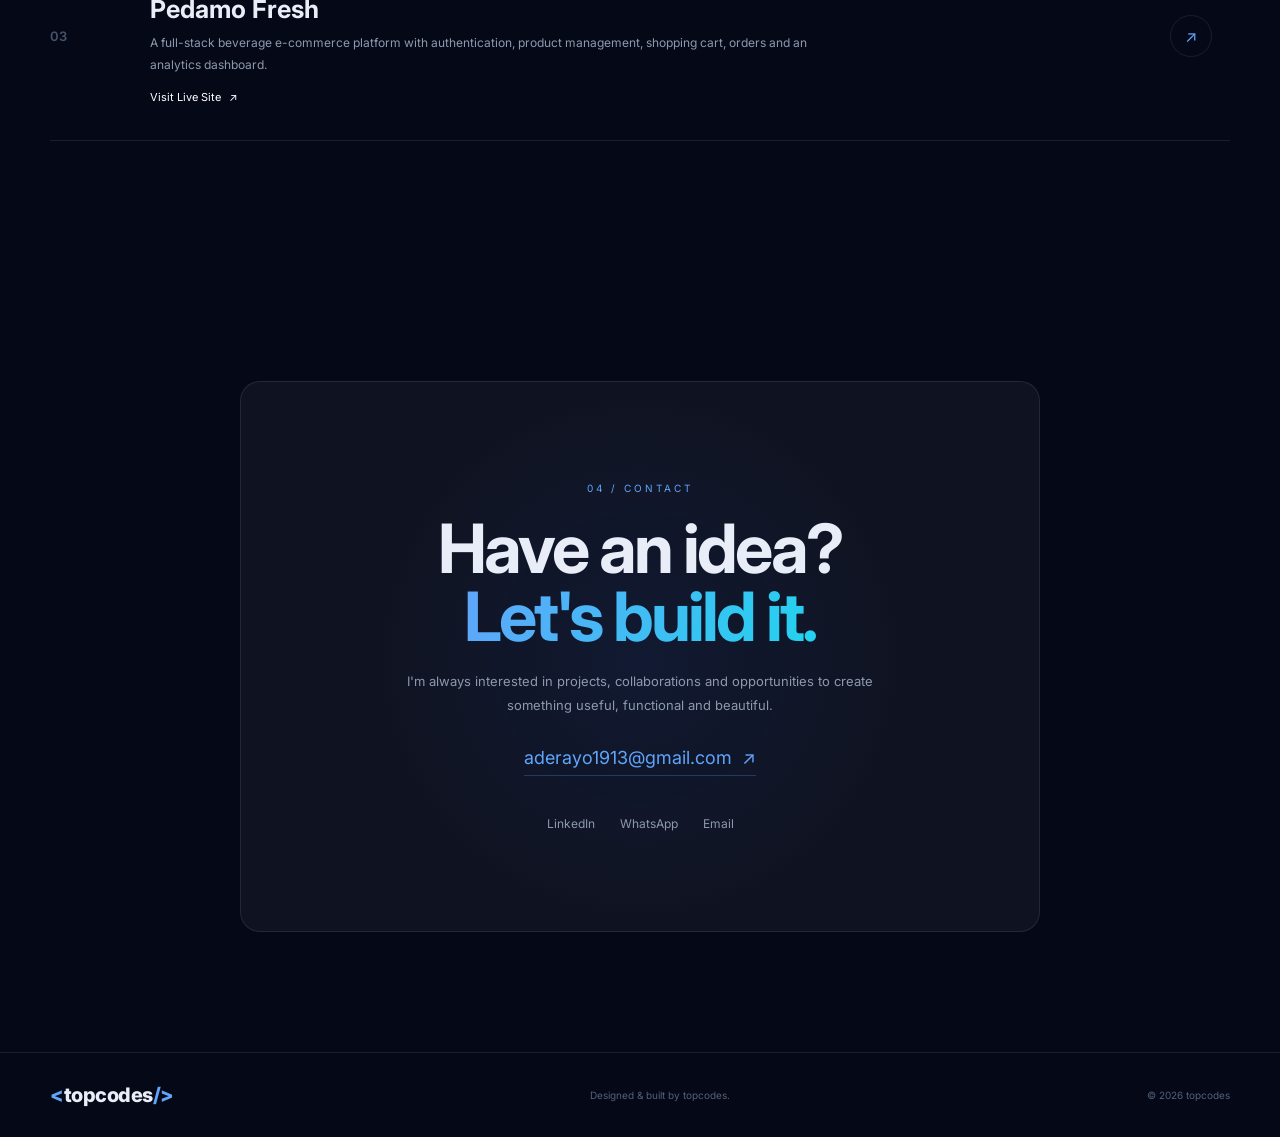
==== commit b61acc6f: "scroll optimization" ====
--- a/index.html
+++ b/index.html
@@ -15,7 +15,7 @@
     <link rel="preconnect" href="https://fonts.gstatic.com" crossorigin>
 
     <link
-        href="https://fonts.googleapis.com/css2?family=Inter:wght@300;400;500;600;700;800&display=swap"
+        href="https://fonts.googleapis.com/css2?family=Inter:wght@400;600;700;800&display=swap"
         rel="stylesheet"
     >
 
@@ -690,7 +690,7 @@
     </footer>
 
 
-    <script src="js/main.js"></script>
+    <script src="js/main.js" defer></script>
 
 </body>
 </html>
--- a/css/style.css
+++ b/css/style.css
@@ -23,7 +23,14 @@
 
     --container: 1180px;
 
-    --transition: 0.35s ease;
+    --ease: 0.35s ease;
+    --transition:
+        color var(--ease),
+        background-color var(--ease),
+        border-color var(--ease),
+        box-shadow var(--ease),
+        opacity var(--ease),
+        transform var(--ease);
 
 }
 
@@ -40,11 +47,42 @@
 
 html {
     scroll-behavior: smooth;
+
+    /* stop wide decorations (hero orbits) from making
+       the page scroll sideways on phones */
+    overflow-x: clip;
 }
 
 body {
 
     font-family: 'Inter', sans-serif;
+
+    background: var(--bg);
+
+    position: relative;
+
+    color: var(--text);
+
+    min-height: 100vh;
+
+    overflow-x: hidden;
+    overflow-x: clip;
+}
+
+/* page glow lives on its own layer so the animated
+   hero orbits don't force the whole page background
+   to be redrawn every frame */
+body::before {
+
+    content: "";
+
+    position: absolute;
+
+    inset: 0;
+
+    z-index: -3;
+
+    pointer-events: none;
 
     background:
         radial-gradient(
@@ -56,14 +94,7 @@
             circle at 85% 40%,
             rgba(34,211,238,0.06),
             transparent 30%
-        ),
-        var(--bg);
-
-    color: var(--text);
-
-    min-height: 100vh;
-
-    overflow-x: hidden;
+        );
 }
 
 body.menu-open {
@@ -101,42 +132,49 @@
     width: 400px;
     height: 400px;
 
+    width: 800px;
+    height: 800px;
+
     border-radius: 50%;
 
-    filter: blur(100px);
-
     pointer-events: none;
 
     z-index: -2;
 
+    /* soft glow via gradient: same look as blur(100px), no filter cost */
     opacity: 0.12;
+
+    transform: translateZ(0);
 }
 
 .ambient-one {
 
-    top: 5%;
-    left: -200px;
-
-    background: var(--blue);
+    top: calc(5% - 200px);
+    left: -400px;
+
+    background: radial-gradient(circle, var(--blue) 0%, rgba(59,130,246,0.45) 25%, transparent 60%);
 }
 
 .ambient-two {
 
-    right: -200px;
-    top: 45%;
-
-    background: var(--cyan);
+    right: -400px;
+    top: calc(45% - 200px);
+
+    background: radial-gradient(circle, var(--cyan) 0%, rgba(34,211,238,0.45) 25%, transparent 60%);
 }
 
 .cursor-glow {
     position: fixed;
-    width: 180px;
-    height: 180px;
+    top: 0;
+    left: 0;
+    width: 280px;
+    height: 280px;
+    margin: -140px 0 0 -140px;
     border-radius: 50%;
-    background: rgba(59, 130, 246, 0.07);
-    filter: blur(45px);
+    background: radial-gradient(circle, rgba(59,130,246,0.07) 0%, rgba(59,130,246,0.04) 35%, transparent 70%);
     pointer-events: none;
-    transform: translate(-50%, -50%);
+    transform: translate3d(-500px, -500px, 0);
+    will-change: transform;
     z-index: -1;
 }
 
@@ -178,9 +216,10 @@
 
 .site-header.scrolled {
 
-    background: rgba(5,8,22,0.82);
-
-    backdrop-filter: blur(20px);
+    background: rgba(5,8,22,0.9);
+
+    -webkit-backdrop-filter: blur(10px);
+    backdrop-filter: blur(10px);
 
     border-color: var(--border);
 }
@@ -250,12 +289,15 @@
     left: 0;
     bottom: -7px;
 
-    width: 0;
+    width: 100%;
     height: 1px;
 
     background: var(--blue-light);
 
-    transition: var(--transition);
+    transform: scaleX(0);
+    transform-origin: left;
+
+    transition: transform var(--ease);
 }
 
 .nav-link:hover,
@@ -267,7 +309,7 @@
 .nav-link:hover::after,
 .nav-link.active::after {
 
-    width: 100%;
+    transform: scaleX(1);
 }
 
 .nav-cta {
@@ -365,7 +407,11 @@
 
     height: 2px;
 
-    width: 0;
+    width: 100%;
+
+    transform: scaleX(0);
+    transform-origin: left;
+    will-change: transform;
 
     background: linear-gradient(
         90deg,
@@ -439,19 +485,35 @@
 
     background: #22c55e;
 
-    box-shadow: 0 0 12px rgba(34,197,94,0.8);
-
-    animation: pulse 2s infinite;
+    box-shadow: 0 0 5px rgba(34,197,94,0.5);
+
+    position: relative;
+}
+
+.availability-dot::after {
+
+    content: "";
+
+    position: absolute;
+    inset: 0;
+
+    border-radius: 50%;
+
+    box-shadow: 0 0 16px rgba(34,197,94,0.9);
+
+    opacity: 0;
+
+    animation: pulse 2s ease-in-out infinite;
 }
 
 @keyframes pulse {
 
     0%,100% {
-        box-shadow: 0 0 5px rgba(34,197,94,0.5);
+        opacity: 0;
     }
 
     50% {
-        box-shadow: 0 0 16px rgba(34,197,94,0.9);
+        opacity: 1;
     }
 }
 
@@ -632,9 +694,7 @@
 
     border: 1px solid rgba(96,165,250,0.15);
 
-    background: rgba(7,14,35,0.8);
-
-    backdrop-filter: blur(20px);
+    background: rgba(7,14,35,0.94);
 
     border-radius: 16px;
 
@@ -740,6 +800,8 @@
     border-radius: 50%;
 
     pointer-events: none;
+
+    will-change: transform;
 }
 
 .orbit-one {
@@ -777,9 +839,9 @@
 
     border: 1px solid rgba(96,165,250,0.2);
 
-    background: rgba(7,14,35,0.9);
-
-    backdrop-filter: blur(10px);
+    background: rgba(7,14,35,0.96);
+
+    will-change: transform;
 
     border-radius: 7px;
 
@@ -970,8 +1032,15 @@
     transition: var(--transition);
 }
 
-.text-link:hover {
-    gap: 15px;
+.text-link span,
+.view-all span {
+    display: inline-block;
+    transition: transform var(--ease);
+}
+
+.text-link:hover span,
+.view-all:hover span {
+    transform: translateX(5px);
 }
 
 .about-highlight {
@@ -1075,9 +1144,7 @@
 
     border-radius: 50%;
 
-    background: rgba(59,130,246,0.1);
-
-    filter: blur(15px);
+    background: radial-gradient(circle, rgba(59,130,246,0.1) 40%, transparent 70%);
 
     transition: var(--transition);
 }
@@ -1195,9 +1262,6 @@
     transition: var(--transition);
 }
 
-.view-all:hover {
-    gap: 15px;
-}
 
 .featured-project {
 
@@ -1220,12 +1284,18 @@
     border-bottom: 1px solid var(--border);
 }
 
+.featured-project > * {
+    transition: transform var(--ease), border-color var(--ease);
+}
+
 .featured-project:hover {
 
-    padding-left: 12px;
-    padding-right: 12px;
-
     background: rgba(255,255,255,0.015);
+}
+
+.featured-project:hover .featured-number,
+.featured-project:hover .featured-content {
+    transform: translateX(12px);
 }
 
 .featured-number {
@@ -1306,7 +1376,7 @@
 
 .featured-project:hover .featured-arrow {
 
-    transform: rotate(45deg);
+    transform: translateX(-12px) rotate(45deg);
 
     border-color: var(--blue-light);
 }
@@ -1669,9 +1739,7 @@
 
     border-radius: 50%;
 
-    background: rgba(59,130,246,0.08);
-
-    filter: blur(20px);
+    background: radial-gradient(circle, rgba(59,130,246,0.08) 40%, transparent 70%);
 
     transition: var(--transition);
 }
@@ -1892,9 +1960,48 @@
 
     opacity: 1;
 
-    transform: translateY(0);
+    transform: none;
 }
 
 .reveal-delay {
     transition-delay: 0.15s;
-}+}
+
+/* =========================================
+   PERFORMANCE / ACCESSIBILITY
+========================================= */
+
+/* pause hero loops while the hero is off-screen (toggled in main.js) */
+.hero.is-offscreen .visual-orbit,
+.hero.is-offscreen .floating-tag,
+.hero.is-offscreen .availability-dot::after {
+    animation-play-state: paused;
+}
+
+/* no hover-glow on touch screens */
+@media (hover: none) {
+    .cursor-glow {
+        display: none;
+    }
+}
+
+/* respect users who ask for less motion */
+@media (prefers-reduced-motion: reduce) {
+
+    html {
+        scroll-behavior: auto;
+    }
+
+    *,
+    *::before,
+    *::after {
+        animation-duration: 0.01ms !important;
+        animation-iteration-count: 1 !important;
+        transition-duration: 0.01ms !important;
+    }
+
+    .reveal {
+        opacity: 1;
+        transform: none;
+    }
+}
--- a/css/responsive.css
+++ b/css/responsive.css
@@ -104,9 +104,7 @@
 
         height: calc(100vh - 70px);
 
-        background: rgba(5,8,22,0.97);
-
-        backdrop-filter: blur(20px);
+        background: rgba(5,8,22,0.98);
 
         padding: 35px;
 
@@ -121,6 +119,8 @@
         transform: translateX(100%);
 
         transition: transform 0.4s ease;
+
+        will-change: transform;
     }
 
     .nav-links.open {
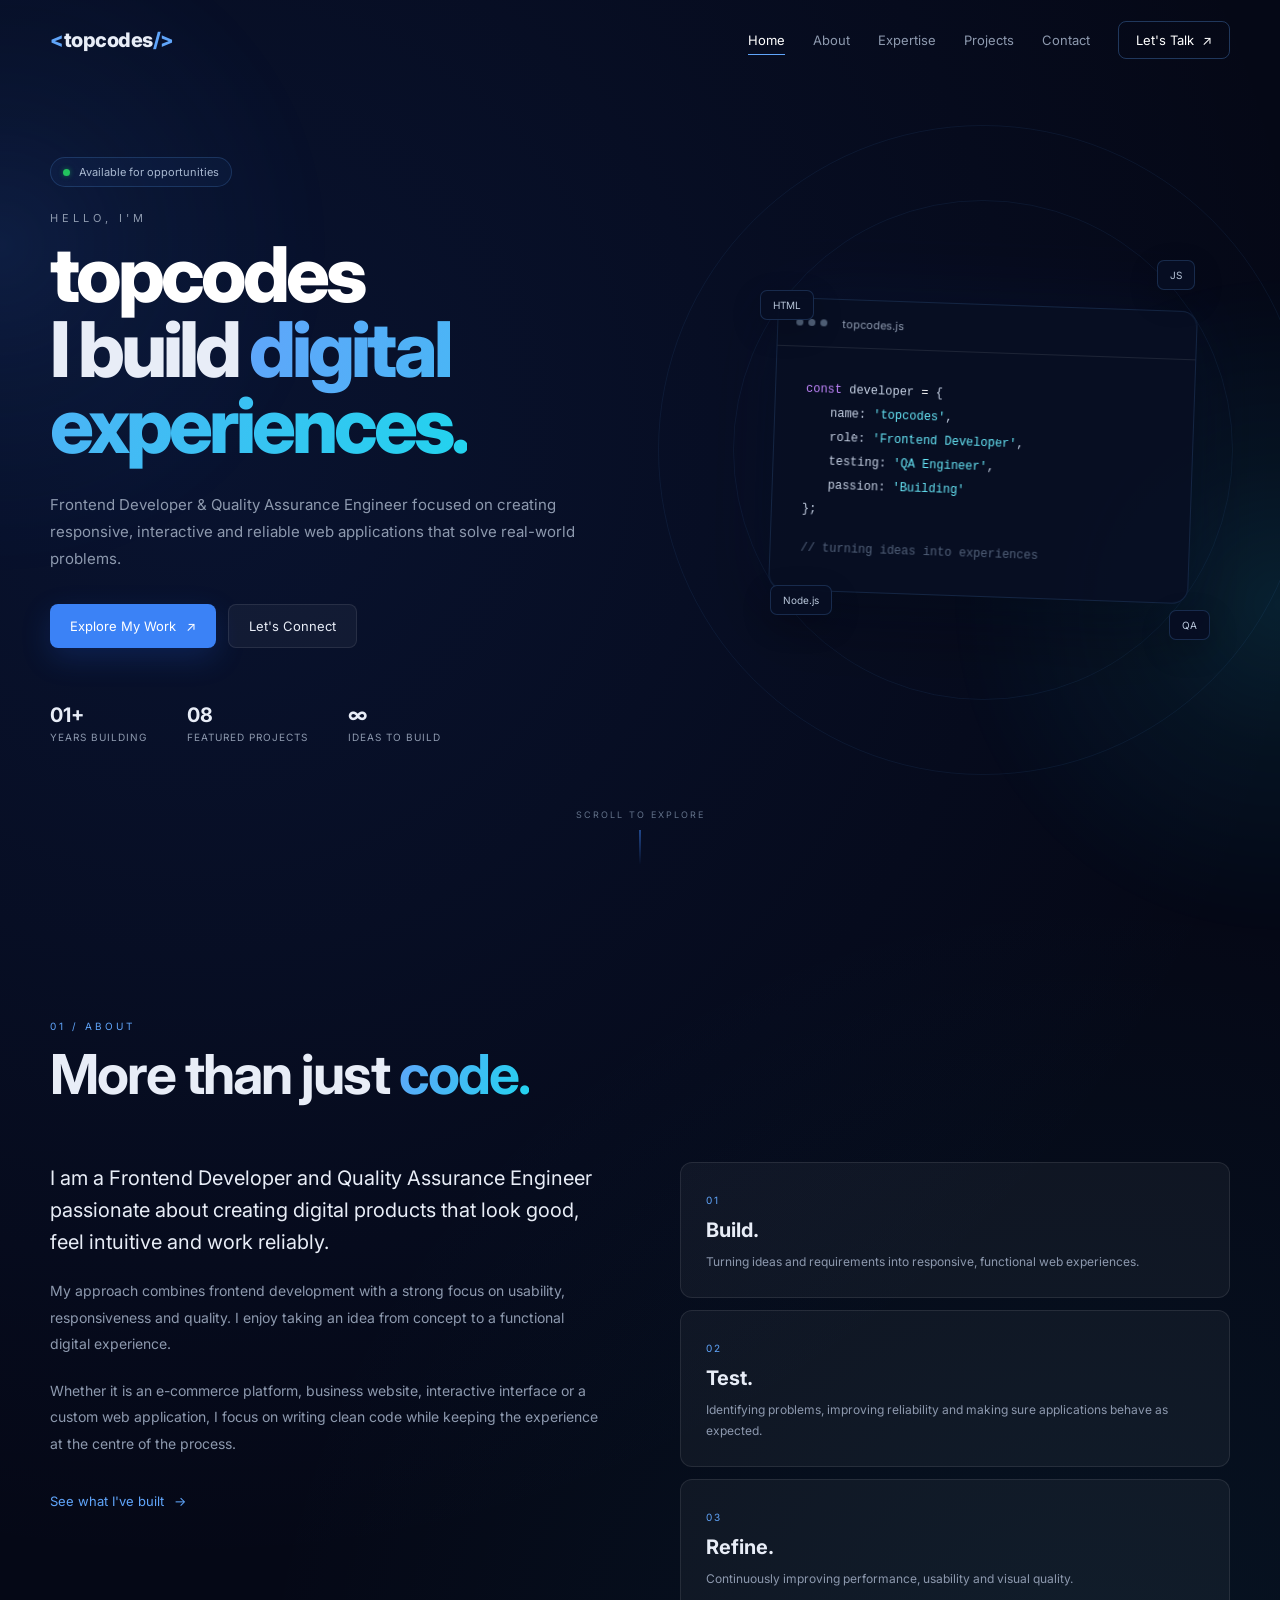
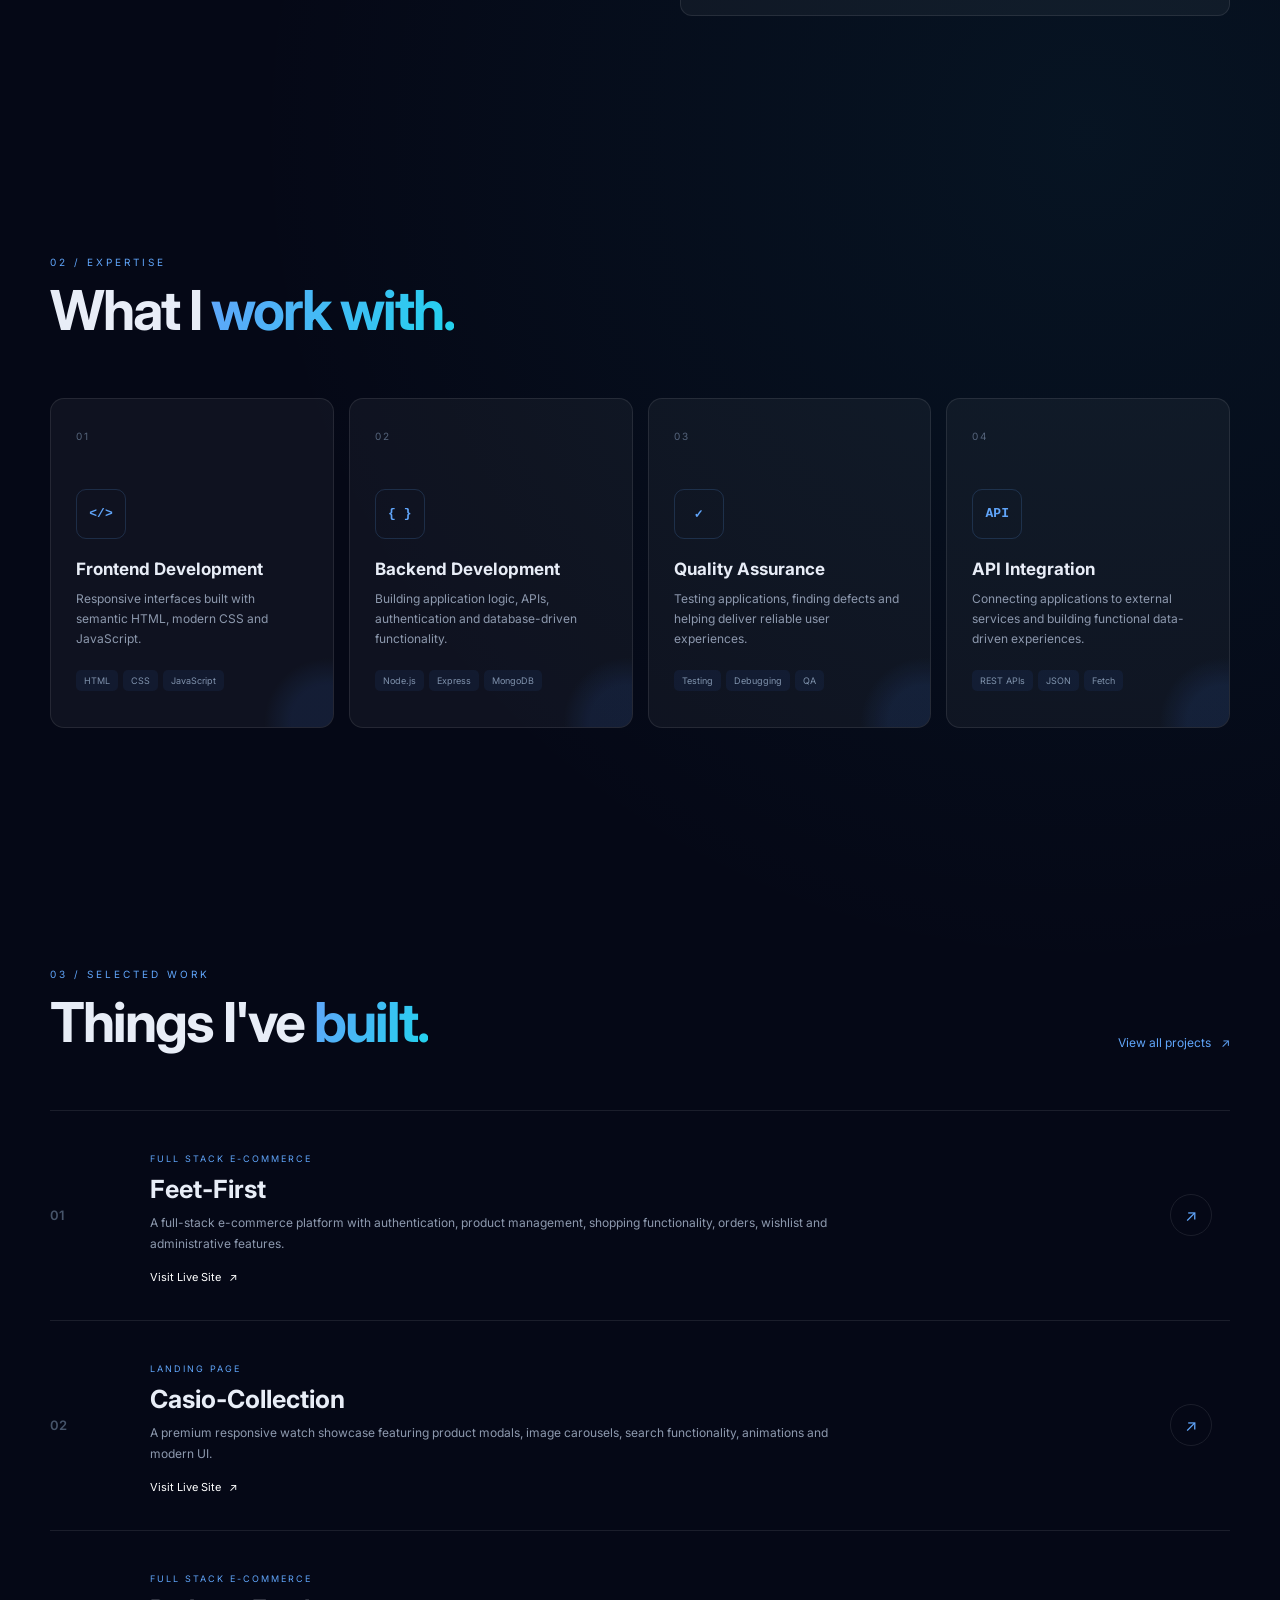
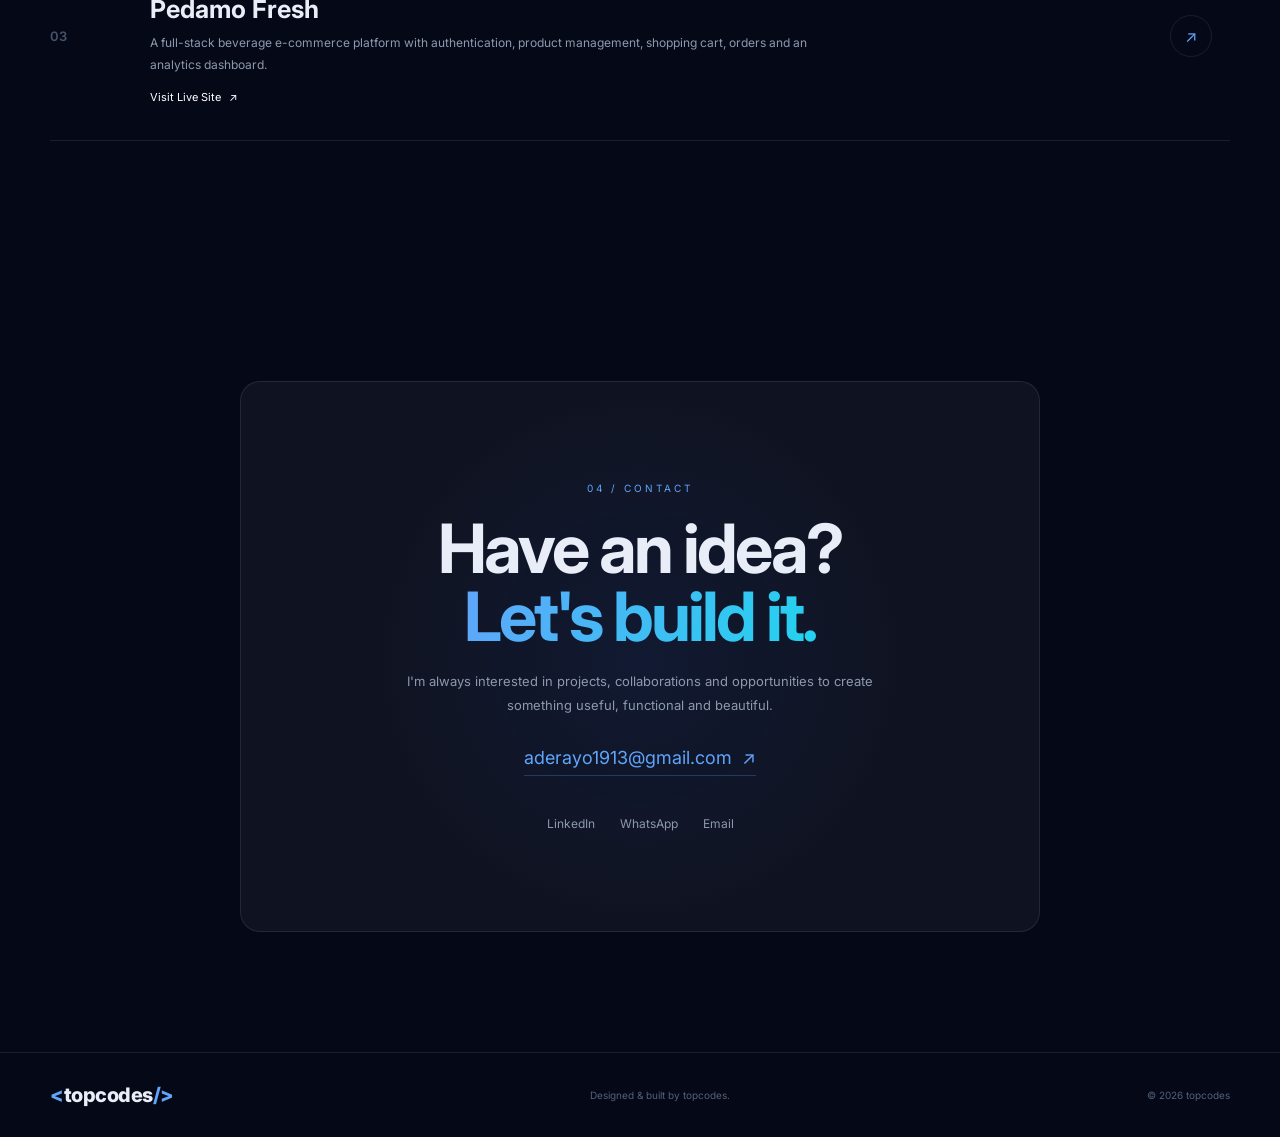
==== commit e83803af: "cv builder added" ====
--- a/index.html
+++ b/index.html
@@ -137,7 +137,7 @@
                         </div>
 
                         <div>
-                            <strong>07</strong>
+                            <strong>08</strong>
                             <span>Featured Projects</span>
                         </div>
 
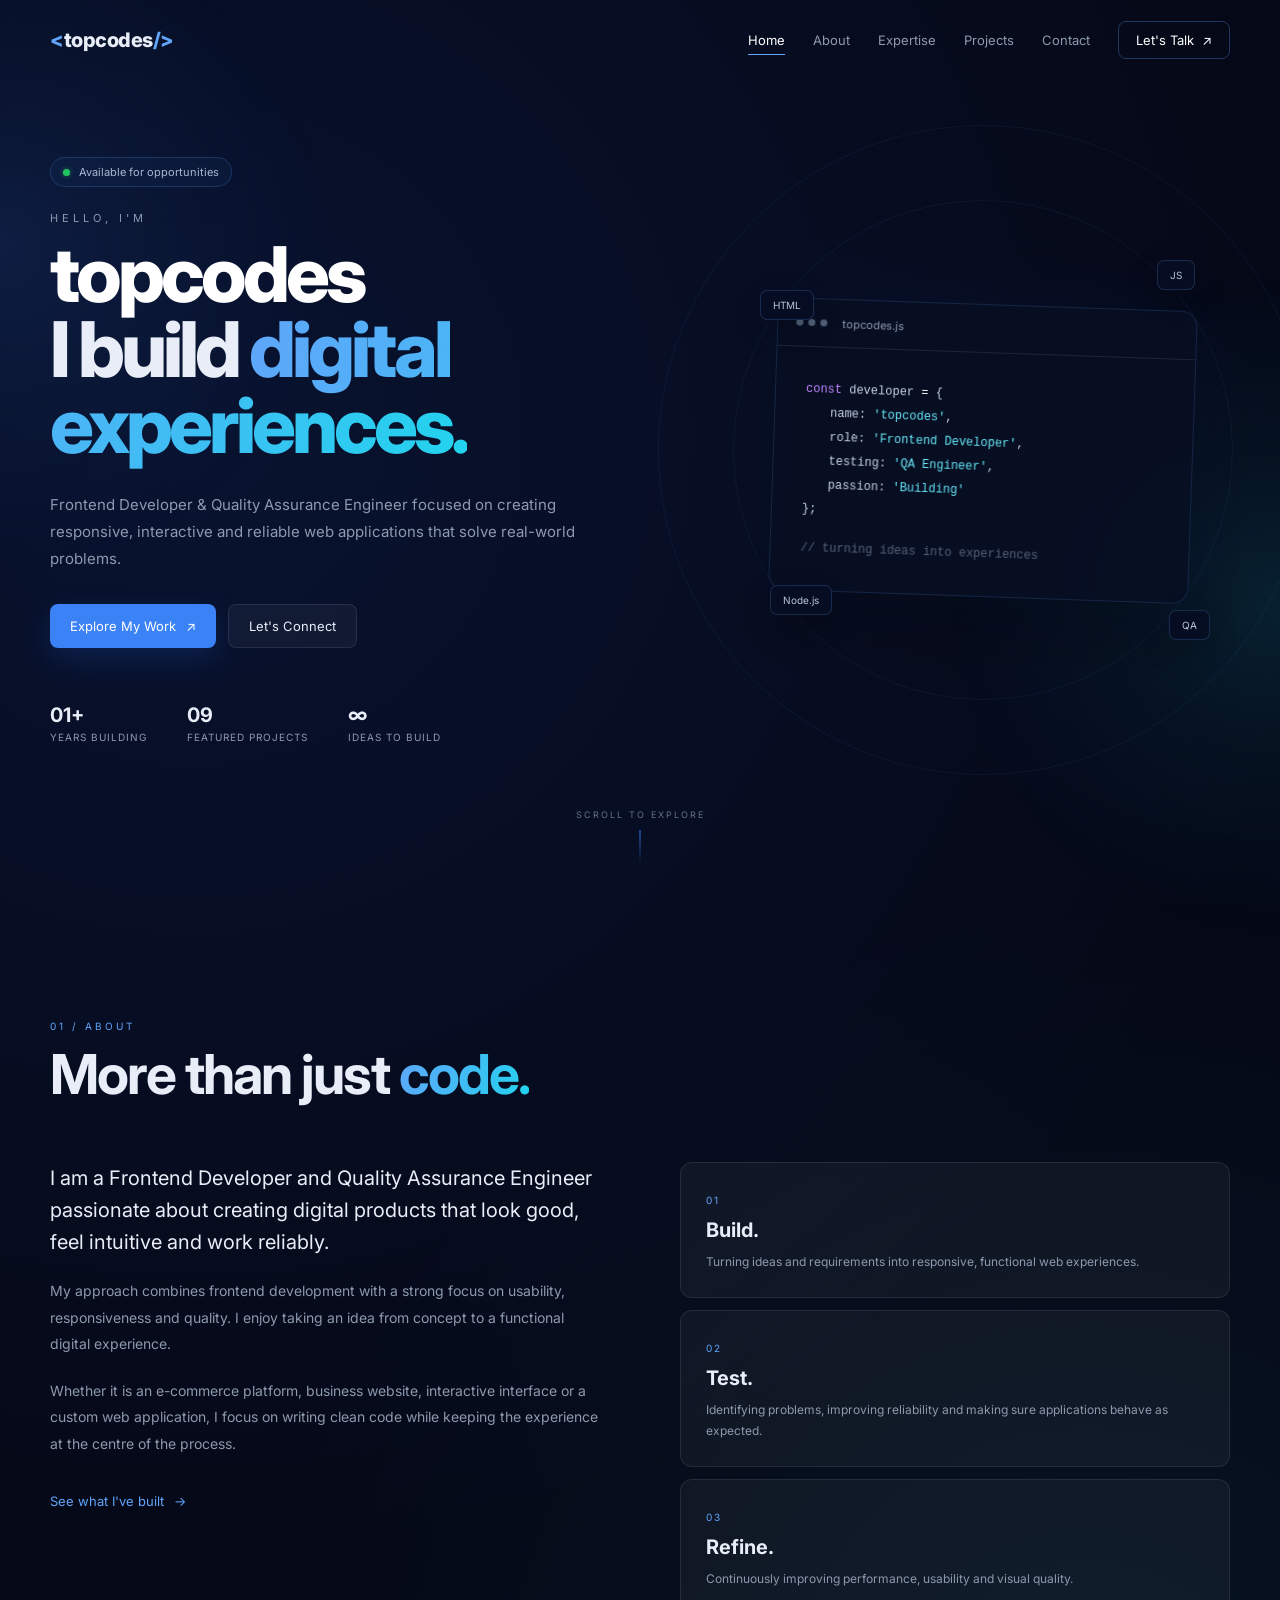
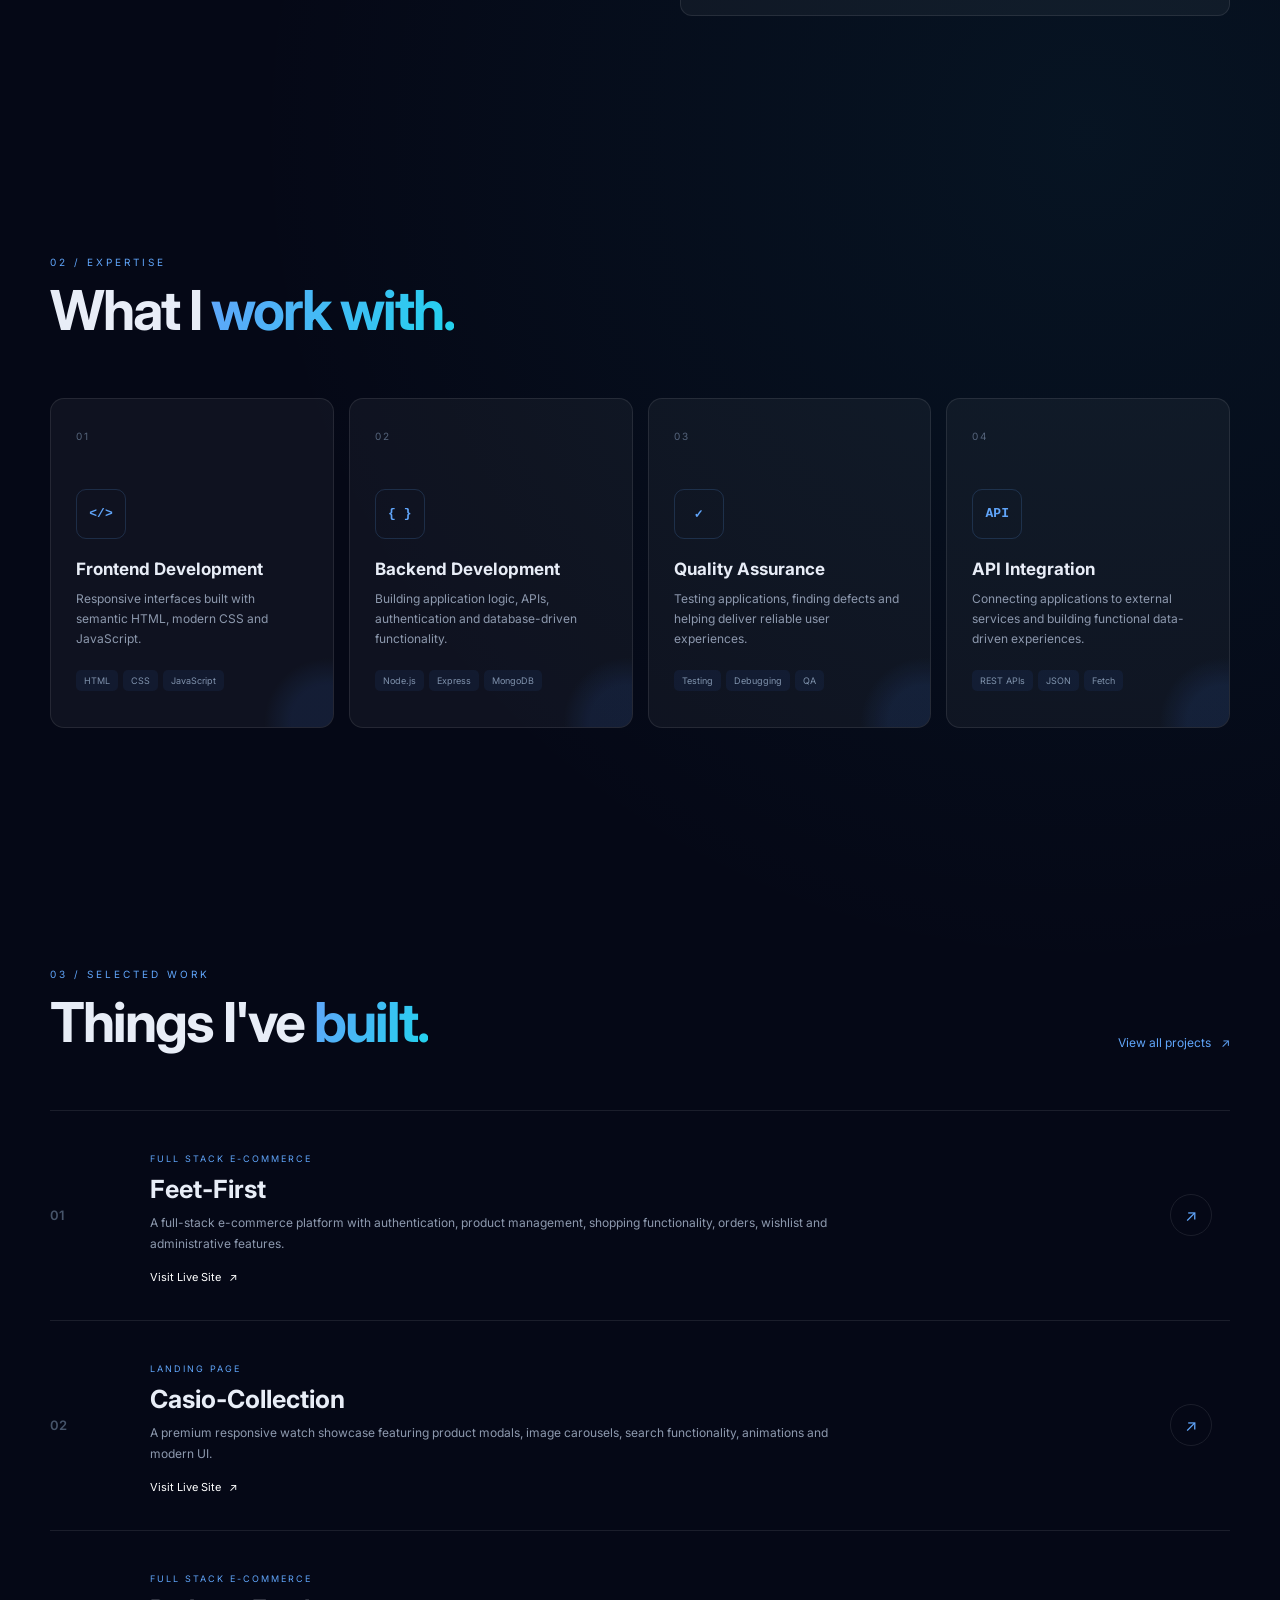
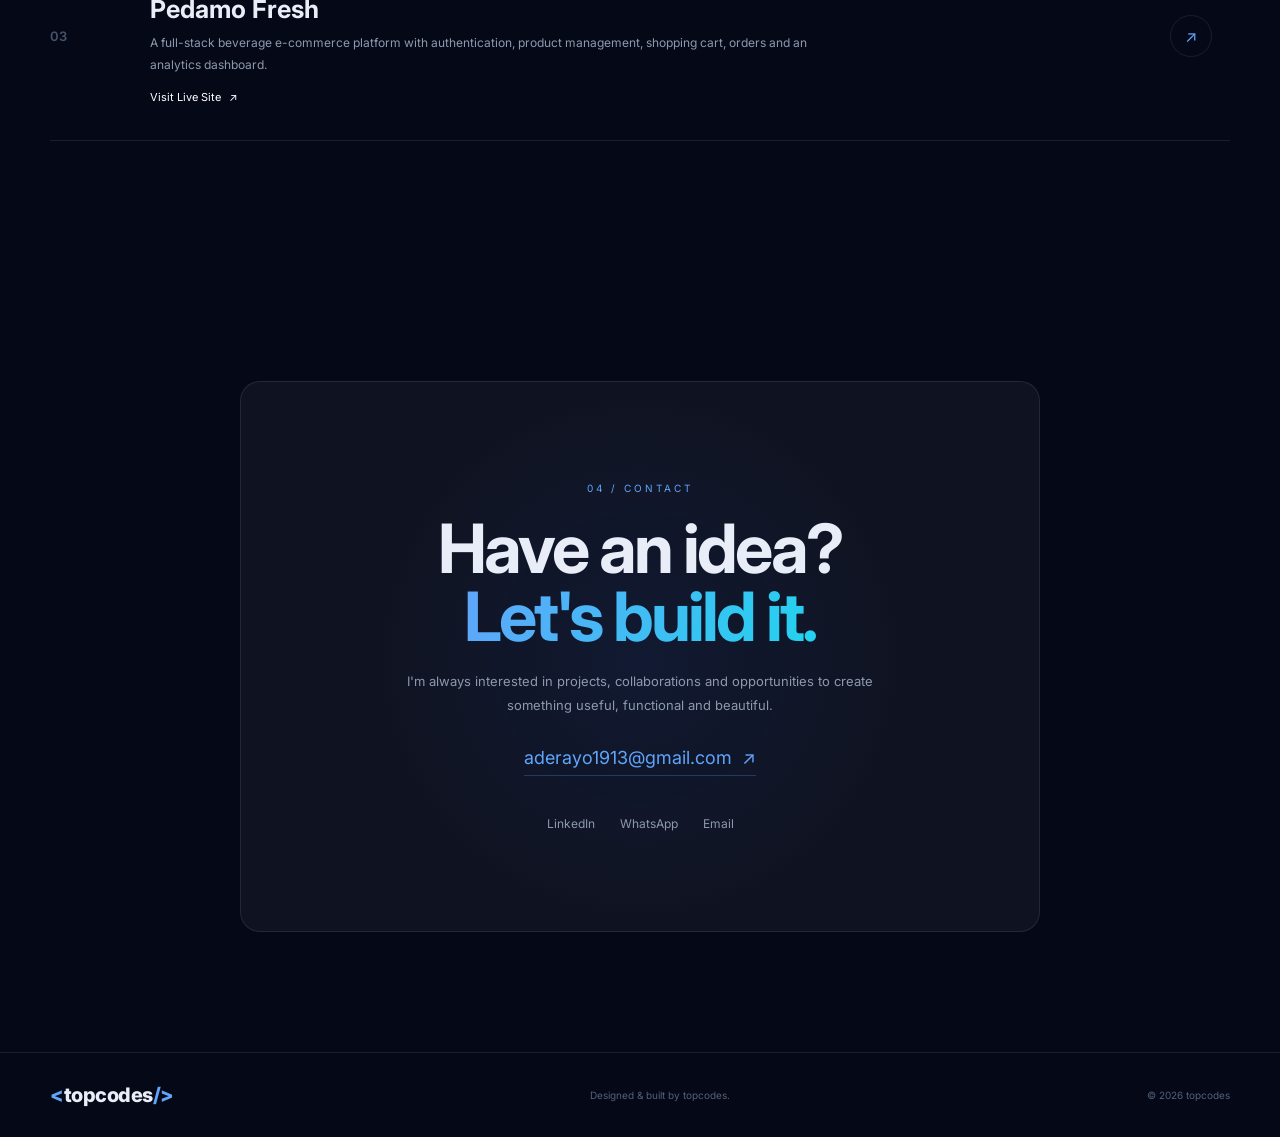
==== commit 356eb9ea: "tomtam added" ====
--- a/index.html
+++ b/index.html
@@ -2,6 +2,20 @@
 <html lang="en">
 <head>
     <meta charset="UTF-8">
+    <script>
+      /* Clean addresses on the live site: /shop instead of /shop.html.
+         The host serves /shop from shop.html; this just tidies the address bar,
+         keeping ?query and #hash. Skipped when testing locally. */
+      (function () {
+        var local = location.protocol === "file:" ||
+          ["localhost", "127.0.0.1", ""].indexOf(location.hostname) !== -1 ||
+          /^(192\.168|10)\./.test(location.hostname);
+        var path = location.pathname;
+        if (local || !/\.html$/i.test(path) || !window.history || !history.replaceState) return;
+        var clean = /(^|\/)index\.html$/i.test(path) ? path.replace(/index\.html$/i, "") : path.replace(/\.html$/i, "");
+        try { history.replaceState(history.state, "", clean + location.search + location.hash); } catch (e) { /* keep the .html address */ }
+      })();
+    </script>
     <meta name="viewport" content="width=device-width, initial-scale=1.0">
 
     <title>topcodes | Frontend Developer & QA Engineer</title>
@@ -137,7 +151,7 @@
                         </div>
 
                         <div>
-                            <strong>08</strong>
+                            <strong>09</strong>
                             <span>Featured Projects</span>
                         </div>
 
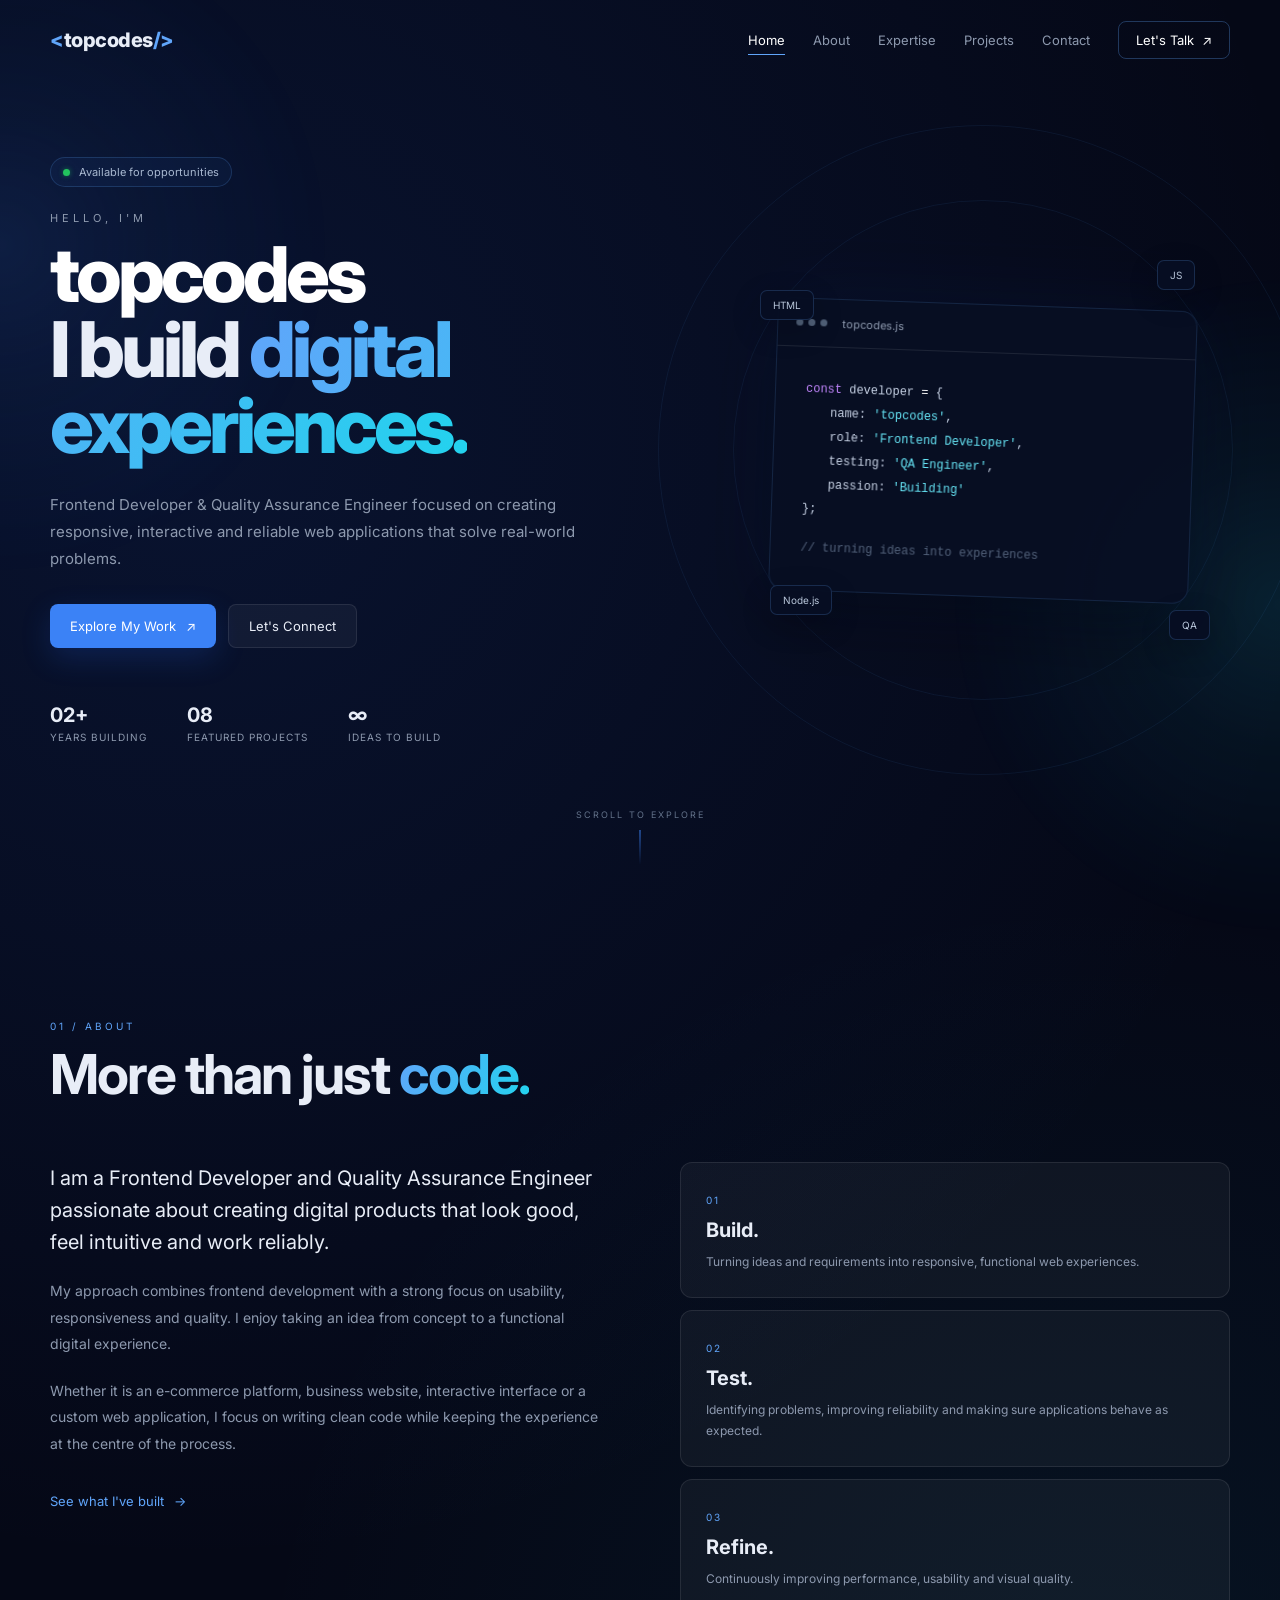
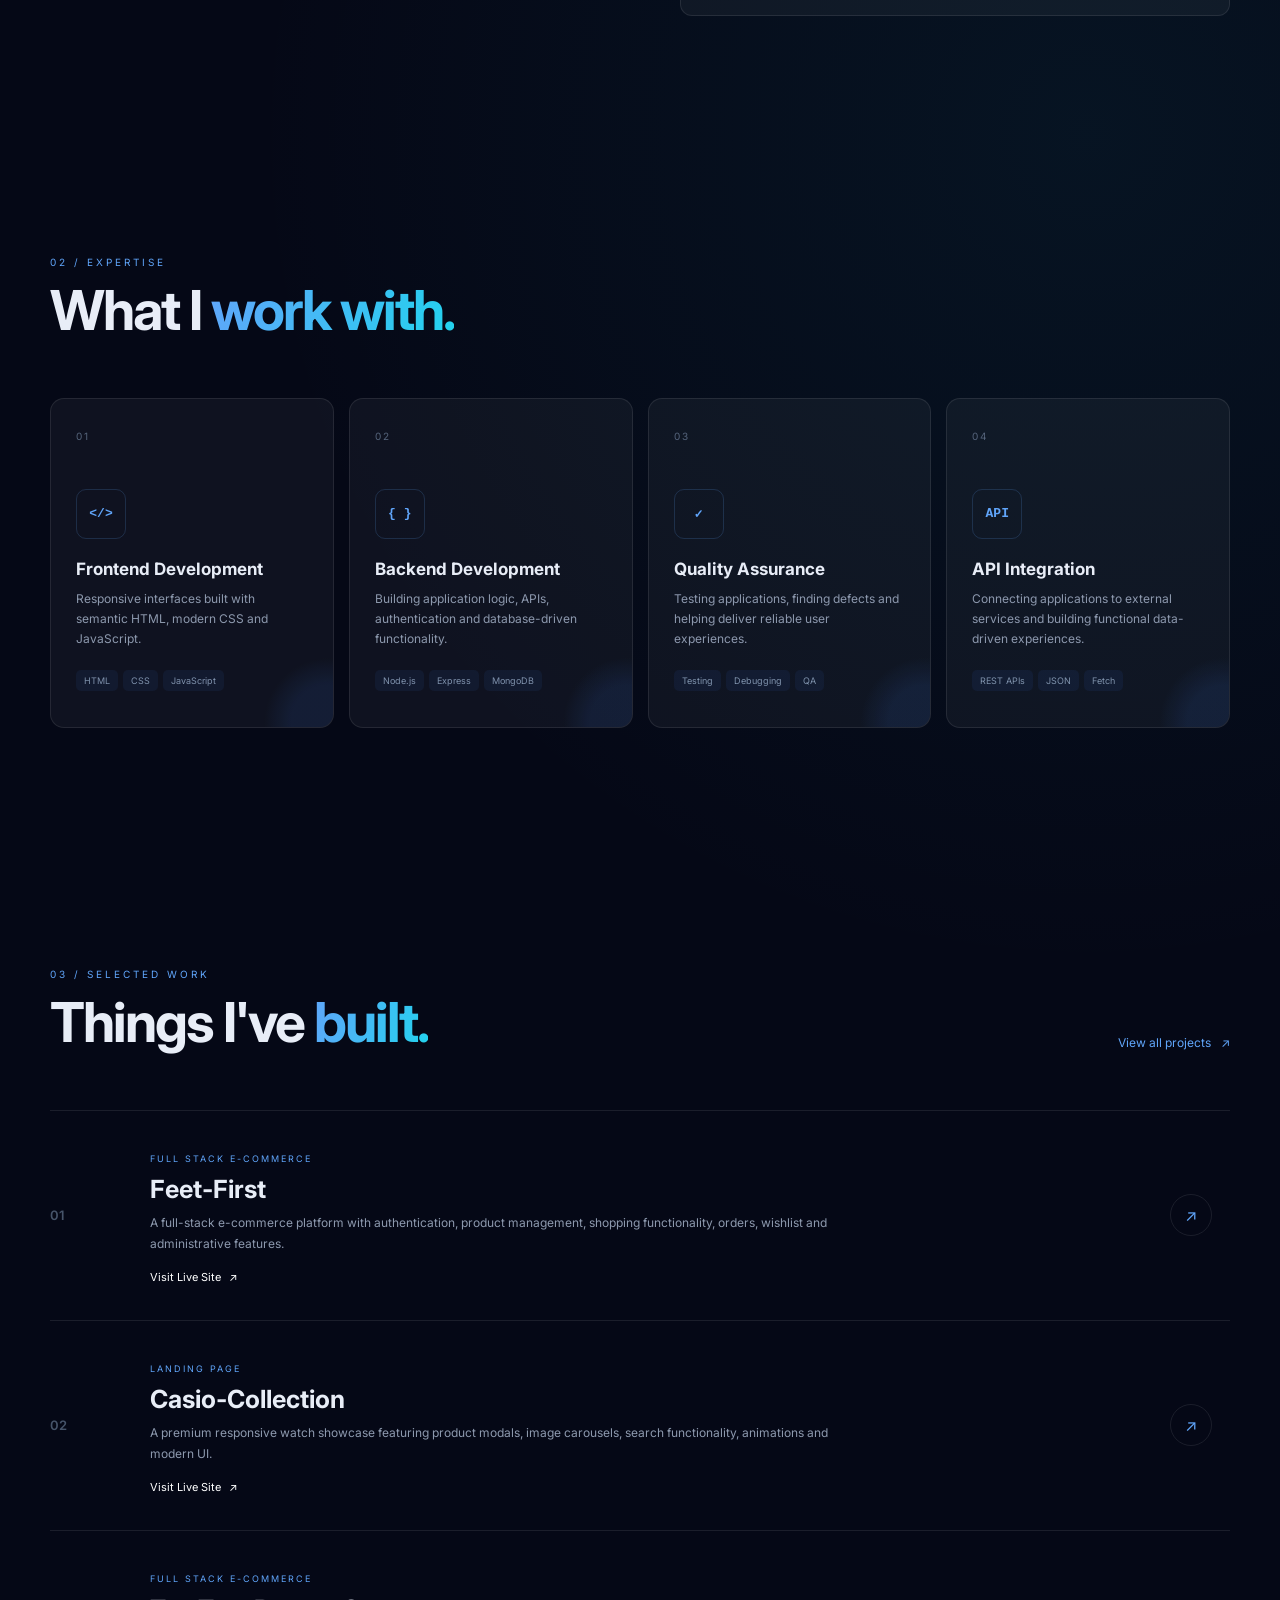
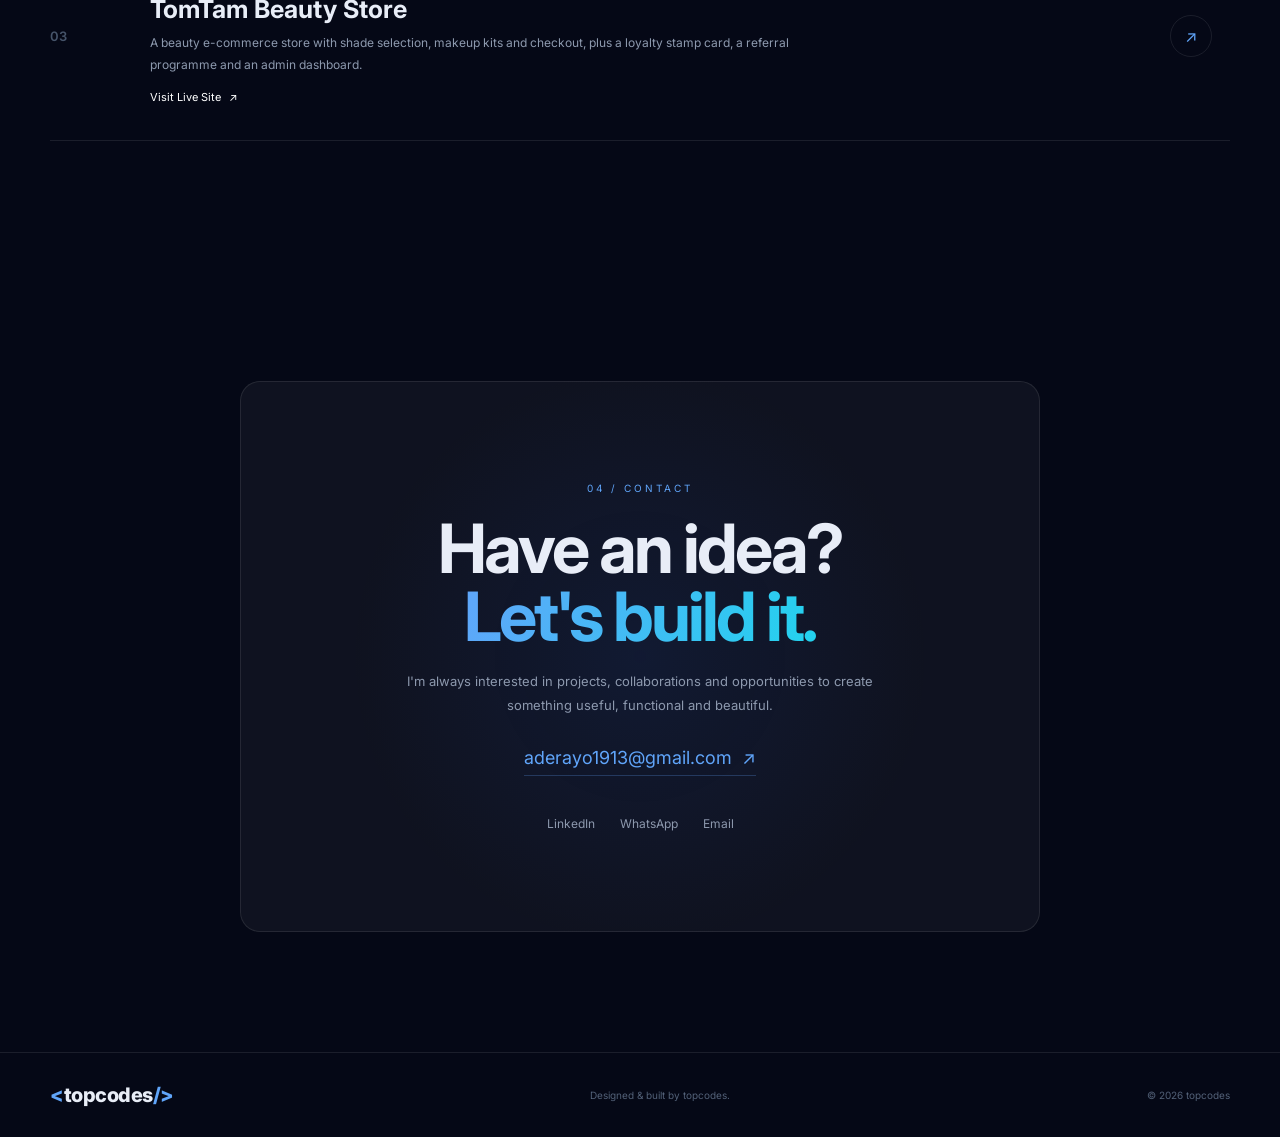
==== commit 7ae73406: ".." ====
--- a/index.html
+++ b/index.html
@@ -146,12 +146,12 @@
                     <div class="hero-meta">
 
                         <div>
-                            <strong>01+</strong>
+                            <strong>02+</strong>
                             <span>Years Building</span>
                         </div>
 
                         <div>
-                            <strong>09</strong>
+                            <strong>08</strong>
                             <span>Featured Projects</span>
                         </div>
 
@@ -590,16 +590,16 @@
                         FULL STACK E-COMMERCE
                     </span>
 
-                    <h3>Pedamo Fresh</h3>
-
-                    <p>
-                        A full-stack beverage e-commerce platform with
-                        authentication, product management, shopping cart,
-                        orders and an analytics dashboard.
+                    <h3>TomTam Beauty Store</h3>
+
+                    <p>
+                        A beauty e-commerce store with shade selection,
+                        makeup kits and checkout, plus a loyalty stamp card,
+                        a referral programme and an admin dashboard.
                     </p>
 
                     <a
-                        href="https://pedamo.onrender.com/"
+                        href="https://tomtambeauty.vercel.app/"
                         target="_blank"
                         rel="noopener"
                         class="project-link"
